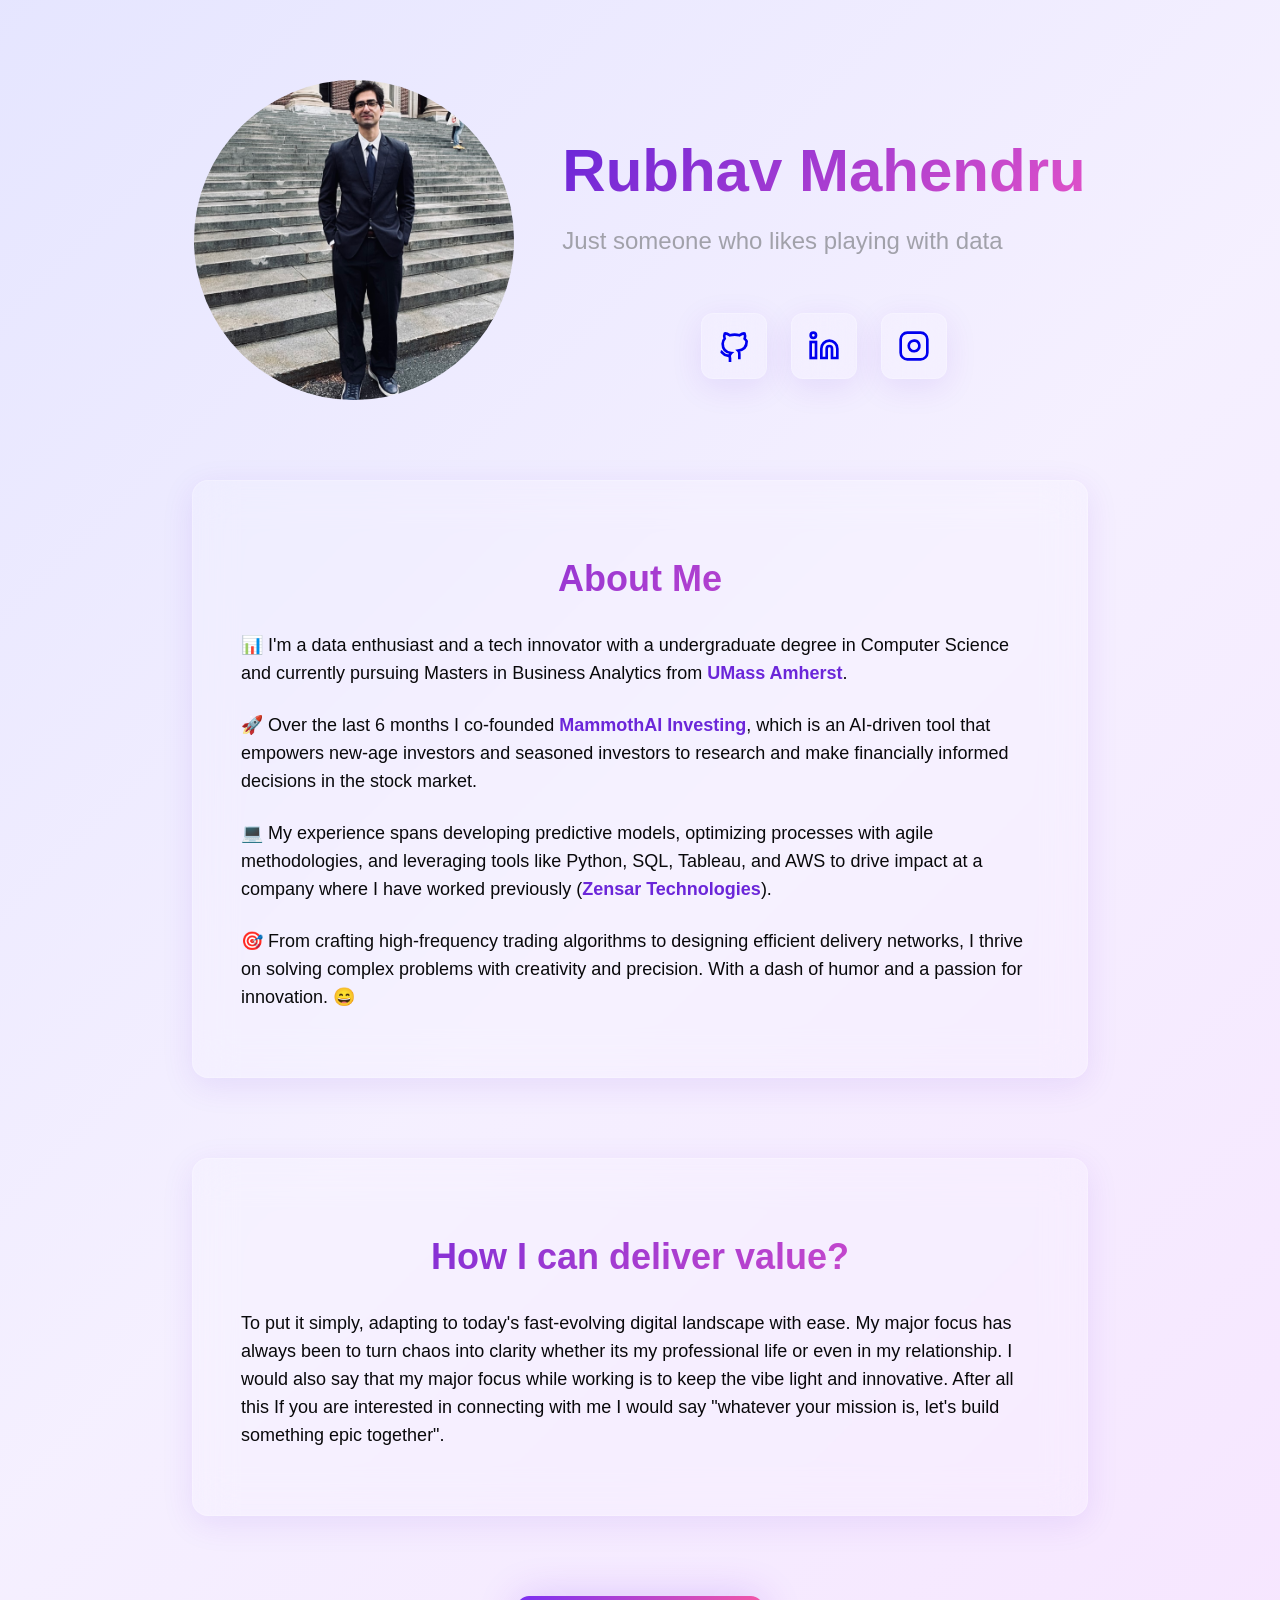
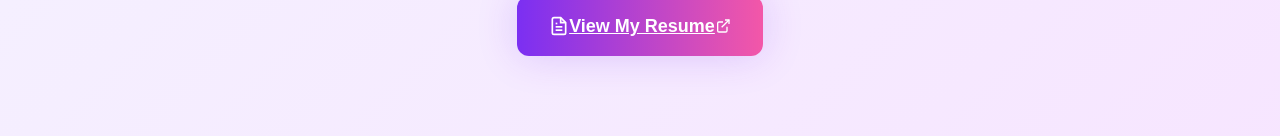
==== index.html @ e9860eb9 "Add files via upload" ====
<!DOCTYPE html>
<html lang="en">
<head>
  <meta charset="UTF-8">
  <meta name="viewport" content="width=device-width, initial-scale=1.0">
  <title>Rubhav Mahendru - Portfolio</title>
  <link rel="stylesheet" href="style.css">
</head>
<body>
  <div class="min-h-screen relative overflow-hidden">
    <!-- Floating Background Elements -->
    <div class="absolute inset-0 overflow-hidden pointer-events-none">
      <div class="absolute top-20 left-20 w-72 h-72 bg-gradient-to-r from-purple-400 to-pink-400 rounded-full opacity-20 blur-3xl floating-animation"></div>
      <div class="absolute bottom-20 right-20 w-96 h-96 bg-gradient-to-r from-blue-400 to-purple-400 rounded-full opacity-20 blur-3xl floating-animation" style="animation-delay: -3s;"></div>
      <div class="absolute top-1/2 left-1/2 transform -translate-x-1/2 -translate-y-1/2 w-64 h-64 bg-gradient-to-r from-cyan-400 to-blue-400 rounded-full opacity-15 blur-3xl floating-animation" style="animation-delay: -1.5s;"></div>
    </div>
    <div class="relative z-10 container mx-auto px-6 py-20">
      <!-- Hero Section -->
      <div class="flex flex-col lg:flex-row items-center justify-center gap-12 mb-20">
        <!-- Profile Image -->
        <div class="relative group">
          <div class="absolute inset-0 rounded-full bg-gradient-to-r from-purple-500 to-pink-500 opacity-75 blur-lg group-hover:opacity-100 transition-opacity duration-300 profile-glow"></div>
          <div class="relative w-80 h-80 rounded-full overflow-hidden">
            <img src="IMG_1664.jpg" alt="Rubhav Mahendru" class="profile-img w-full h-full rounded-full" />
          </div>
        </div>
        <!-- Social Links -->
        <div class="flex flex-col items-center lg:items-start space-y-8">
          <div class="text-center lg:text-left">
            <h1 class="text-6xl font-bold mb-4 gradient-text">Rubhav Mahendru</h1>
            <p class="text-2xl text-muted-foreground mb-6">Just someone who likes playing with data</p>
          </div>
          <div class="flex flex-wrap justify-center lg:justify-start gap-6">
            <a href="https://github.com/RBM02" target="_blank" rel="noopener noreferrer" class="glass-button p-4 hover:text-gray-900 transition-colors duration-300 group">
              <!-- Github SVG -->
              <svg xmlns="http://www.w3.org/2000/svg" width="32" height="32" fill="none" viewBox="0 0 24 24" stroke="currentColor" stroke-width="2"><path d="M9 19c-5 1.5-5-2.5-7-3m14 6v-3.87a3.37 3.37 0 0 0-.94-2.61c3.14-.35 6.44-1.54 6.44-7A5.44 5.44 0 0 0 20 6.5a5.07 5.07 0 0 0-.09-3.86S18.73 2.29 16 4a13.38 13.38 0 0 0-7 0C6.27 2.29 5.09 2.64 5.09 2.64A5.07 5.07 0 0 0 5 6.5a5.44 5.44 0 0 0-1.5 3.78c0 5.42 3.3 6.61 6.44 7A3.37 3.37 0 0 0 9 21.13V24"/></svg>
            </a>
            <a href="https://www.linkedin.com/in/rubhavmahendru" target="_blank" rel="noopener noreferrer" class="glass-button p-4 hover:text-blue-600 transition-colors duration-300 group">
              <!-- Linkedin SVG -->
              <svg xmlns="http://www.w3.org/2000/svg" width="32" height="32" fill="none" viewBox="0 0 24 24" stroke="currentColor" stroke-width="2"><path d="M16 8a6 6 0 0 1 6 6v7h-4v-7a2 2 0 0 0-4 0v7h-4v-7a6 6 0 0 1 6-6z"/><rect width="4" height="12" x="2" y="9"/><circle cx="4" cy="4" r="2"/></svg>
            </a>
            <a href="https://www.instagram.com/rbm0206?igsh=MWl0a2VtMjdkMGN3cg%3D%3D&utm_source=qr" target="_blank" rel="noopener noreferrer" class="glass-button p-4 hover:text-pink-600 transition-colors duration-300 group">
              <!-- Instagram SVG -->
              <svg xmlns="http://www.w3.org/2000/svg" width="32" height="32" fill="none" viewBox="0 0 24 24" stroke="currentColor" stroke-width="2"><rect width="20" height="20" x="2" y="2" rx="5"/><path d="M16 11.37A4 4 0 1 1 12.63 8 4 4 0 0 1 16 11.37z"/><line x1="17.5" x2="17.51" y1="6.5" y2="6.5"/></svg>
            </a>
          </div>
        </div>
      </div>
      <!-- About Section -->
      <div class="max-w-4xl mx-auto mb-20">
        <div class="glass-card p-8 lg:p-12">
          <h2 class="text-4xl font-bold mb-8 text-center gradient-text">About Me</h2>
          <div class="space-y-6 text-lg leading-relaxed">
            <p class="text-center lg:text-left">
              📊 I'm a data enthusiast and a tech innovator with a undergraduate degree in Computer Science and currently pursuing Masters in Business Analytics from <span class="font-semibold text-primary">UMass Amherst</span>.
            </p>
            <p class="text-center lg:text-left">
              🚀 Over the last 6 months I co-founded <span class="font-semibold text-primary">MammothAI Investing</span>, which is an AI-driven tool that empowers new-age investors and seasoned investors to research and make financially informed decisions in the stock market.
            </p>
            <p class="text-center lg:text-left">
              💻 My experience spans developing predictive models, optimizing processes with agile methodologies, and leveraging tools like Python, SQL, Tableau, and AWS to drive impact at a company where I have worked previously (<span class="font-semibold text-primary">Zensar Technologies</span>).
            </p>
            <p class="text-center lg:text-left">
              🎯 From crafting high-frequency trading algorithms to designing efficient delivery networks, I thrive on solving complex problems with creativity and precision. With a dash of humor and a passion for innovation. 😄
            </p>
          </div>
        </div>
      </div>
      <!-- How I can deliver value Section -->
      <div class="max-w-4xl mx-auto mb-20">
        <div class="glass-card p-8 lg:p-12">
          <h2 class="text-4xl font-bold mb-8 text-center gradient-text">How I can deliver value?</h2>
          <div class="text-lg leading-relaxed text-center lg:text-left">
            <p>
              To put it simply, adapting to today's fast-evolving digital landscape with ease. My major focus has always been to turn chaos into clarity whether its my professional life or even in my relationship. I would also say that my major focus while working is to keep the vibe light and innovative. After all this If you are interested in connecting with me I would say "whatever your mission is, let's build something epic together".
            </p>
          </div>
        </div>
      </div>
      <!-- Resume Button -->
      <div class="text-center">
        <a href="https://drive.google.com/file/d/1DZrGQhQx4OMz8SQt-Kv54nLVqFzEIlqZ/view?usp=sharing" target="_blank" class="glass-button resume px-8 py-4 text-lg font-semibold group bg-gradient-to-r from-purple-500 to-pink-500 text-white border-0 hover:from-purple-600 hover:to-pink-600 inline-flex items-center justify-center">
          <!-- FileText SVG -->
          <svg xmlns="http://www.w3.org/2000/svg" width="20" height="20" fill="none" viewBox="0 0 24 24" stroke="currentColor" stroke-width="2" class="mr-2 group-hover:rotate-12 transition-transform duration-300"><path d="M14 2H6a2 2 0 0 0-2 2v16a2 2 0 0 0 2 2h12a2 2 0 0 0 2-2V8z"/><polyline points="14 2 14 8 20 8"/><line x1="16" x2="8" y1="13" y2="13"/><line x1="16" x2="8" y1="17" y2="17"/><line x1="10" x2="8" y1="9" y2="9"/></svg>
          View My Resume
          <!-- ExternalLink SVG -->
          <svg xmlns="http://www.w3.org/2000/svg" width="16" height="16" fill="none" viewBox="0 0 24 24" stroke="currentColor" stroke-width="2" class="ml-2 group-hover:translate-x-1 transition-transform duration-300"><path d="M18 13v6a2 2 0 0 1-2 2H6a2 2 0 0 1-2-2V8a2 2 0 0 1 2-2h6"/><polyline points="15 3 21 3 21 9"/><line x1="10" x2="21" y1="14" y2="3"/></svg>
        </a>
      </div>
    </div>
  </div>
</body>
</html>
---- style.css ----
/* Reset and base styles */
html, body {
  margin: 0;
  padding: 0;
  font-family: 'Inter', Arial, sans-serif;
  min-height: 100vh;
  background: linear-gradient(135deg, hsl(240, 100%, 95%) 0%, hsl(260, 100%, 97%) 50%, hsl(280, 100%, 95%) 100%);
  color: hsl(240, 10%, 3.9%);
}

.container {
  max-width: 1280px;
  margin: 0 auto;
  padding: 2rem;
}

.min-h-screen {
  min-height: 100vh;
}

.relative { position: relative; }
.absolute { position: absolute; }
.overflow-hidden { overflow: hidden; }
.pointer-events-none { pointer-events: none; }
.z-10 { z-index: 10; }

.flex { display: flex; }
.flex-col { flex-direction: column; }
.lg\:flex-row { flex-direction: row; }
.items-center { align-items: center; }
.justify-center { justify-content: center; }
.gap-12 { gap: 3rem; }
.mb-20 { margin-bottom: 5rem; }

.group:hover .group-hover\:scale-110 { transform: scale(1.10); }
.group:hover .group-hover\:scale-125 { transform: scale(1.25); }
.group:hover .group-hover\:rotate-12 { transform: rotate(12deg); }
.group:hover .group-hover\:translate-x-1 { transform: translateX(0.25rem); }

.w-80 { width: 20rem; }
.h-80 { height: 20rem; }
.rounded-full { border-radius: 9999px; }
.overflow-hidden { overflow: hidden; }
.border-4 { border-width: 4px; }
.border-white\/20 { border-color: rgba(255,255,255,0.2); }

.p-4 { padding: 1rem; }
.p-8 { padding: 2rem; }
.lg\:p-12 { padding: 3rem; }
.px-6 { padding-left: 1.5rem; padding-right: 1.5rem; }
.py-20 { padding-top: 5rem; padding-bottom: 5rem; }
.px-8 { padding-left: 2rem; padding-right: 2rem; }
.py-4 { padding-top: 1rem; padding-bottom: 1rem; }

.text-center { text-align: center; }
.text-left { text-align: left; }
.lg\:text-left { text-align: left; }
.text-6xl { font-size: 3.75rem; line-height: 1; }
.text-4xl { font-size: 2.25rem; line-height: 2.5rem; }
.text-2xl { font-size: 1.5rem; line-height: 2rem; }
.text-lg { font-size: 1.125rem; line-height: 1.75rem; }
.font-bold { font-weight: 700; }
.font-semibold { font-weight: 600; }
.mb-4 { margin-bottom: 1rem; }
.mb-6 { margin-bottom: 1.5rem; }
.mb-8 { margin-bottom: 2rem; }
.mb-20 { margin-bottom: 5rem; }

.max-w-4xl { max-width: 56rem; }
.mx-auto { margin-left: auto; margin-right: auto; }
.space-y-6 > * + * { margin-top: 1.5rem; }
.space-y-8 > * + * { margin-top: 2rem; }
.gap-6 { gap: 1.5rem; }
.flex-wrap { flex-wrap: wrap; }
.lg\:justify-start { justify-content: flex-start; }

.text-muted-foreground { color: hsl(240, 5%, 64.9%); }
.text-primary { color: hsl(263, 70%, 50%); }
.text-white { color: #fff; }

.bg-gradient-to-r {
  background-image: linear-gradient(to right, var(--tw-gradient-stops));
}
.from-purple-400 { --tw-gradient-from: hsl(263, 70%, 50%); }
.to-pink-400 { --tw-gradient-to: hsl(310, 70%, 60%); }
.from-blue-400 { --tw-gradient-from: hsl(200, 100%, 70%); }
.to-purple-400 { --tw-gradient-to: hsl(270, 40%, 40%); }
.from-cyan-400 { --tw-gradient-from: hsl(200, 100%, 70%); }
.to-blue-400 { --tw-gradient-to: hsl(240, 100%, 70%); }
.from-purple-500 { --tw-gradient-from: hsl(263, 70%, 50%); }
.to-pink-500 { --tw-gradient-to: hsl(310, 70%, 60%); }
.hover\:from-purple-600:hover { --tw-gradient-from: hsl(263, 70%, 60%); }
.hover\:to-pink-600:hover { --tw-gradient-to: hsl(310, 70%, 70%); }

.bg-gradient-to-r {
  background-image: linear-gradient(to right, var(--tw-gradient-from), var(--tw-gradient-to));
}

.opacity-20 { opacity: 0.2; }
.opacity-15 { opacity: 0.15; }
.opacity-75 { opacity: 0.75; }

.blur-3xl { filter: blur(64px); }
.blur-lg { filter: blur(16px); }

.transition-colors { transition-property: color, background-color, border-color, text-decoration-color, fill, stroke; transition-duration: 300ms; }
.transition-opacity { transition-property: opacity; transition-duration: 300ms; }
.transition-transform { transition-property: transform; transition-duration: 300ms; }
.duration-300 { transition-duration: 300ms; }

.group:hover .group-hover\:opacity-100 { opacity: 1; }

.glass-card {
  background: hsla(0, 0%, 100%, 0.15);
  backdrop-filter: blur(20px);
  -webkit-backdrop-filter: blur(20px);
  border: 1px solid hsla(255, 255%, 255%, 0.2);
  box-shadow: 0 8px 32px hsla(263, 70%, 50%, 0.1);
  border-radius: 1rem;
}

.glass-button {
  background: hsla(0, 0%, 100%, 0.15);
  backdrop-filter: blur(20px);
  -webkit-backdrop-filter: blur(20px);
  border: 1px solid hsla(255, 255%, 255%, 0.2);
  box-shadow: 0 8px 32px hsla(263, 70%, 50%, 0.1);
  border-radius: 0.75rem;
  transition: all 0.3s;
  cursor: pointer;
  display: inline-flex;
  align-items: center;
  justify-content: center;
}
.glass-button:hover {
  background: hsla(255, 255%, 255%, 0.25);
  box-shadow: 0 0 40px hsla(263, 70%, 50%, 0.3);
  transform: translateY(-2px);
}
.glass-button.resume {
  background: linear-gradient(90deg, #7b2ff2 0%, #f357a8 100%);
  color: #fff;
  border: none;
  box-shadow: 0 0 40px rgba(123,47,242,0.2);
}
.glass-button.resume:hover {
  background: linear-gradient(90deg, #5f1bbd 0%, #c92a7f 100%);
}

.gradient-text {
  background: linear-gradient(135deg, hsl(263, 70%, 50%) 0%, hsl(310, 70%, 60%) 100%);
  -webkit-background-clip: text;
  -webkit-text-fill-color: transparent;
  background-clip: text;
}

.floating-animation {
  animation: float 6s ease-in-out infinite;
}
@keyframes float {
  0%, 100% { transform: translateY(0px); }
  50% { transform: translateY(-20px); }
}

.profile-glow {
  box-shadow: 0 0 60px hsla(263, 70%, 50%, 0.4);
}

.profile-img {
  object-fit: cover;
  object-position: center 65%;
  width: 90%;
  height: 100%;
  transition: transform 0.5s;
  transform: scale(1.70);
}
.profile-img:hover {
  transform: scale(1.1);
}

/* Responsive adjustments */
@media (max-width: 1024px) {
  .lg\:flex-row { flex-direction: column; }
  .lg\:items-start { align-items: center; }
  .lg\:justify-start { justify-content: center; }
  .lg\:p-12 { padding: 2rem; }
  .lg\:text-left { text-align: center; }
}

@media (max-width: 768px) {
  .container { padding: 1rem; }
  .w-80, .h-80 { width: 12rem; height: 12rem; }
  .text-6xl { font-size: 2.25rem; }
  .text-4xl { font-size: 1.5rem; }
  .text-2xl { font-size: 1.125rem; }
}
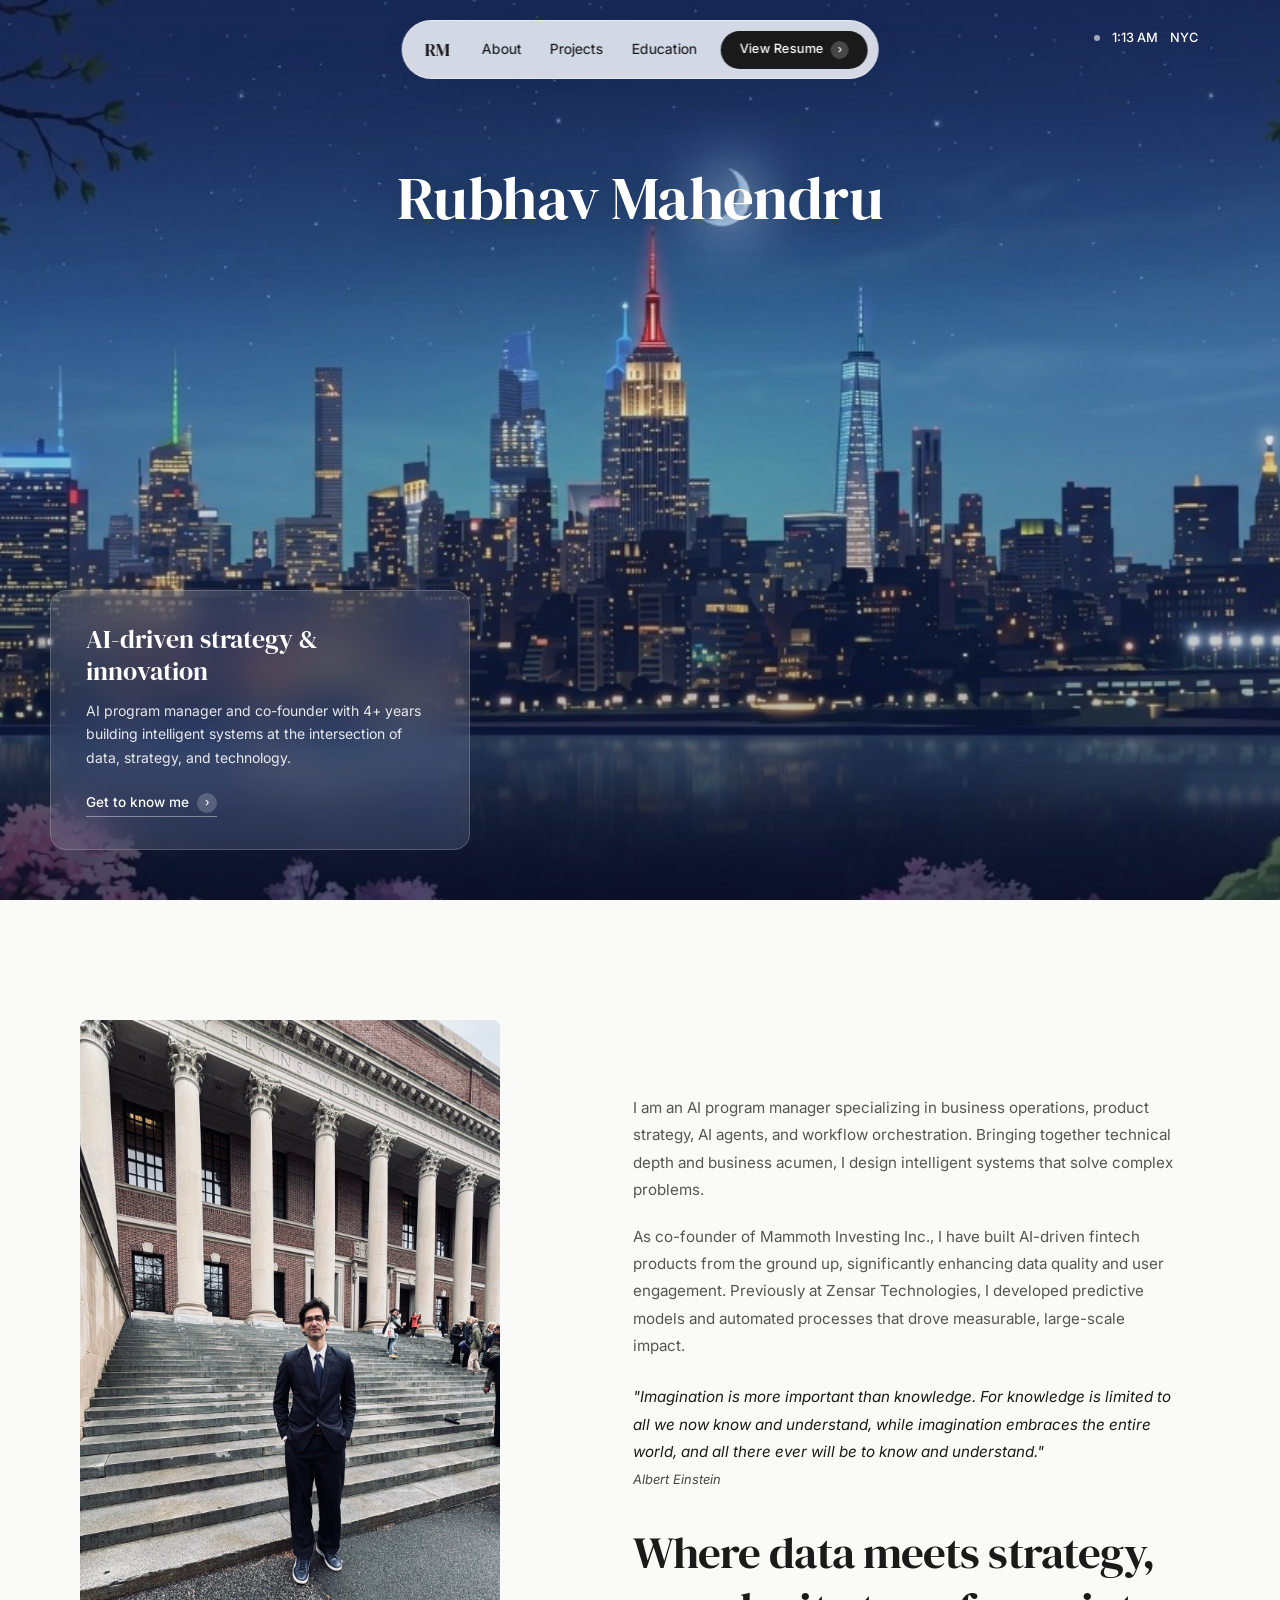
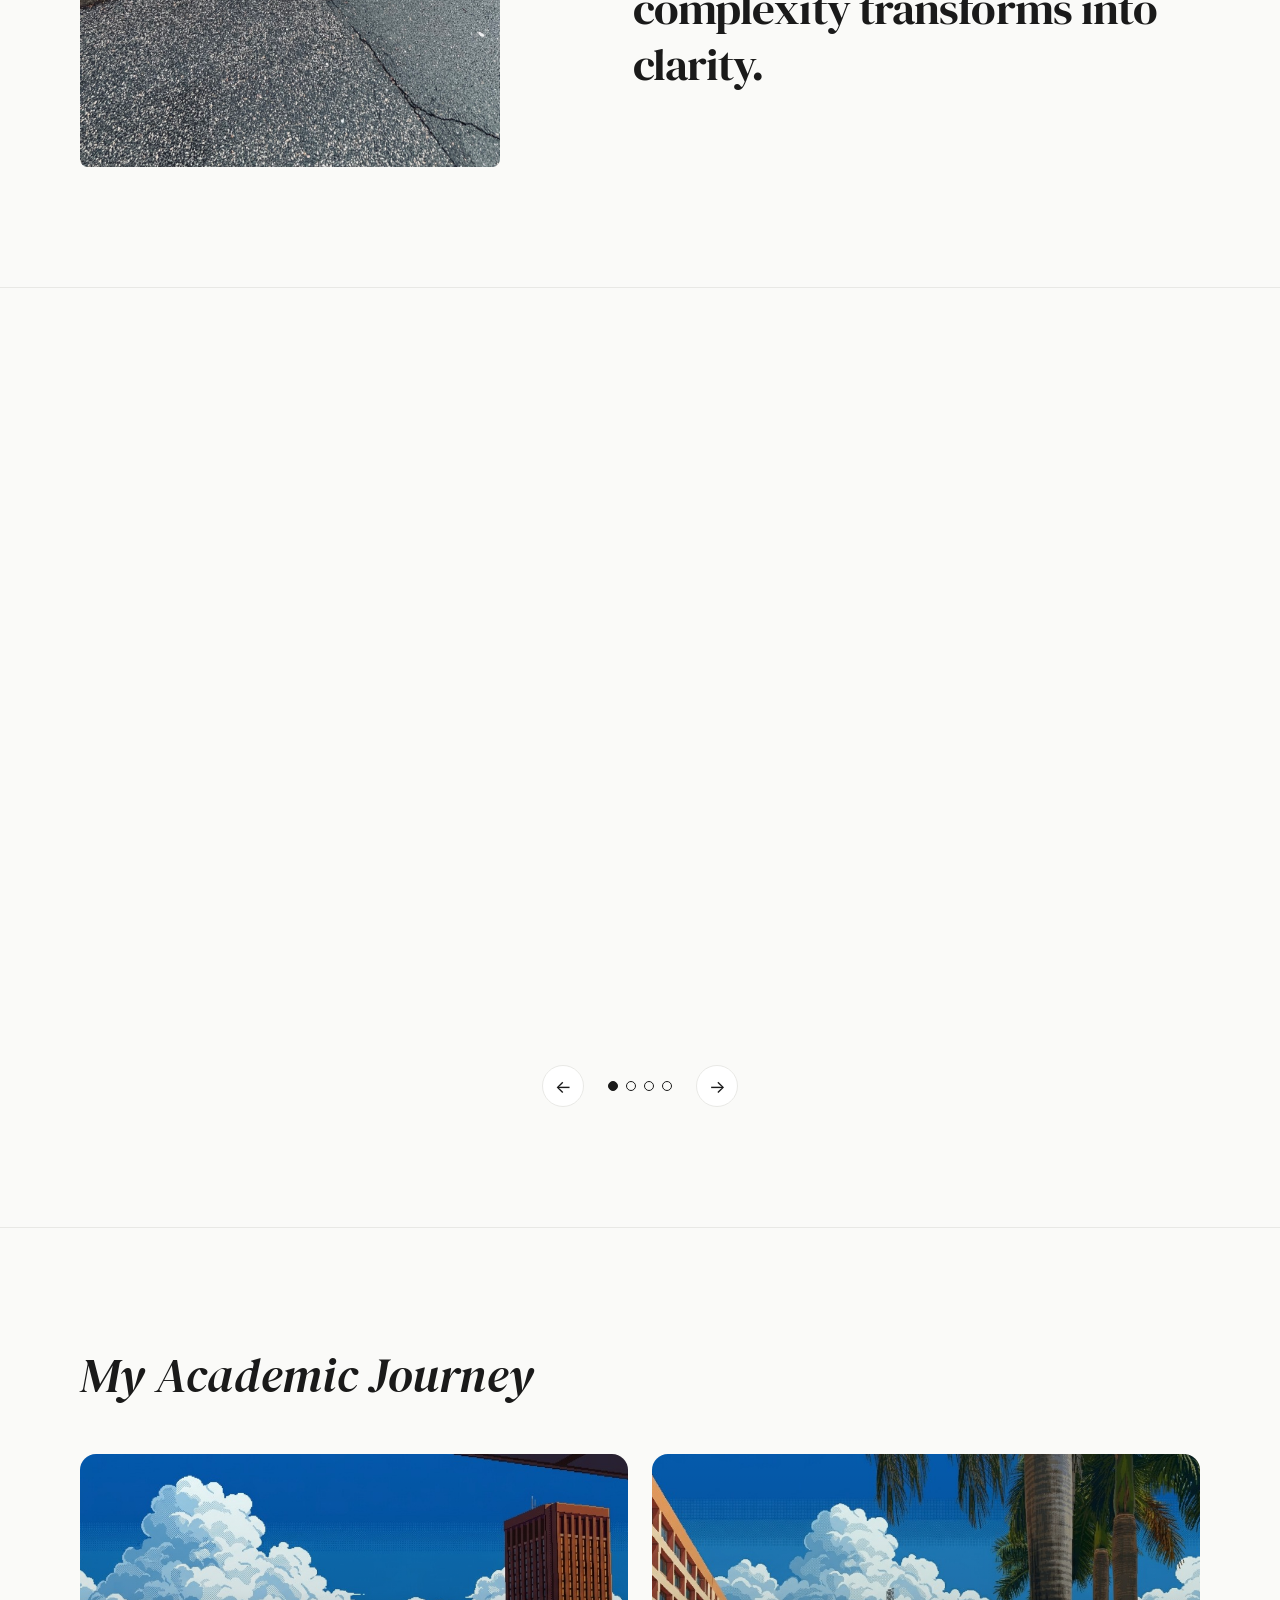
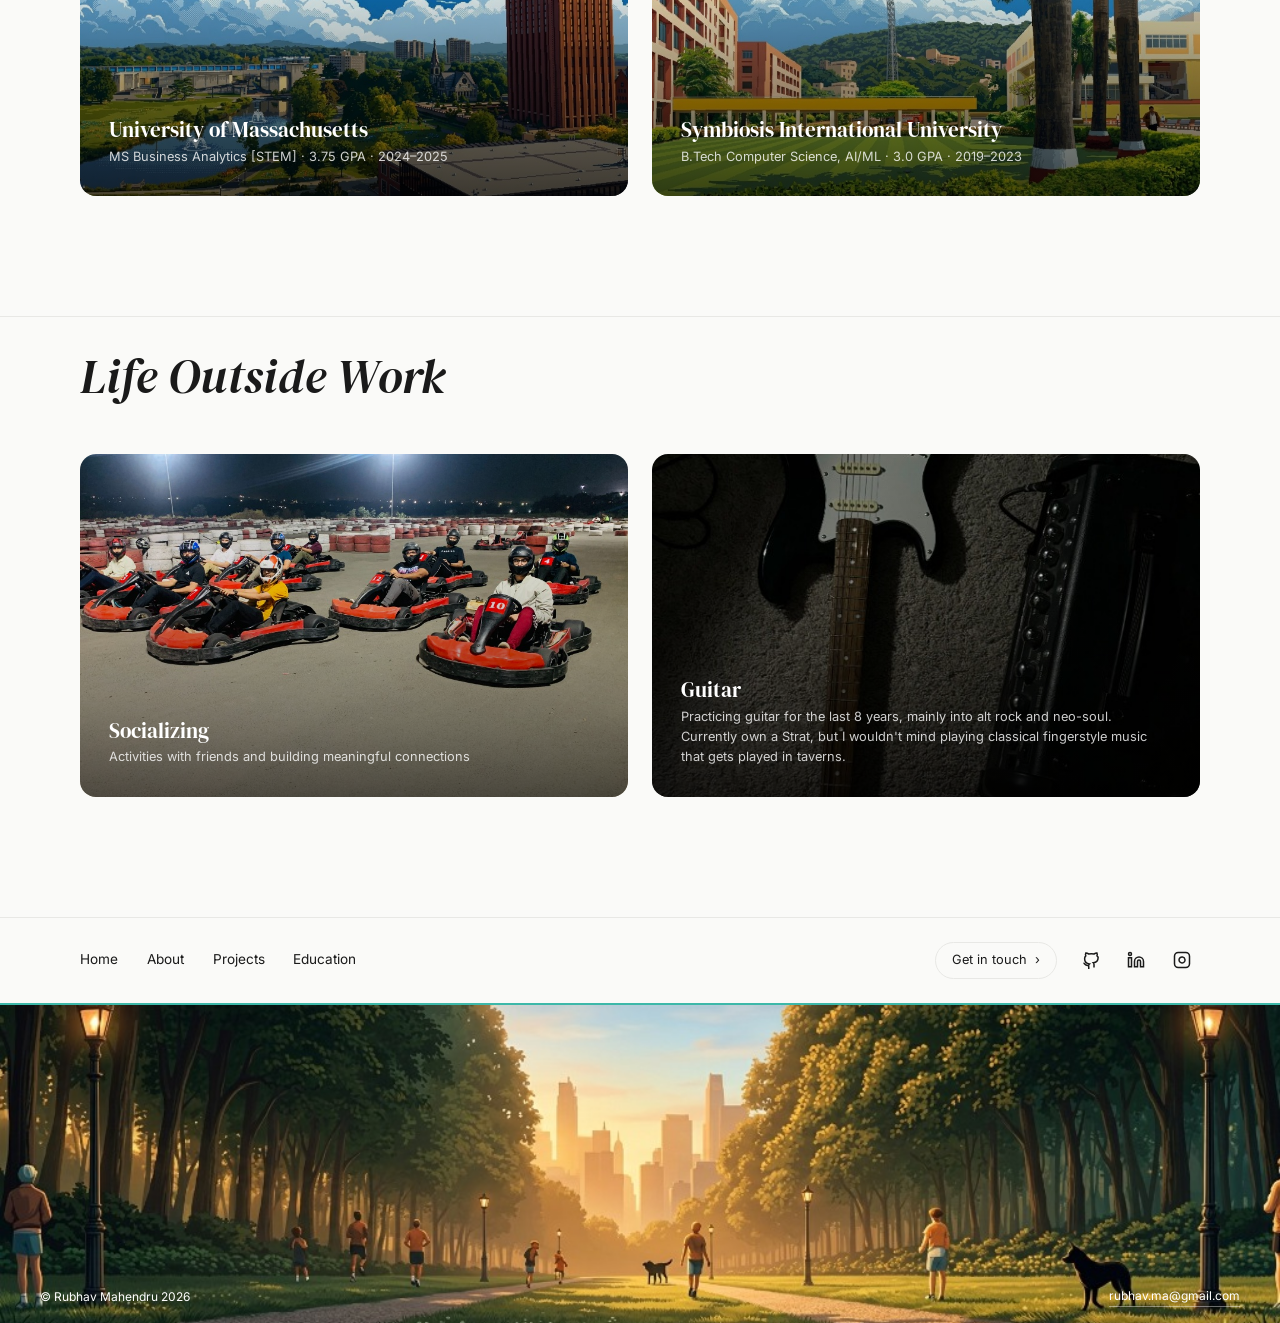
==== commit 8b7239d4: "New website overlook Added new design style, new images, and sections" ====
--- a/index.html
+++ b/index.html
@@ -1,93 +1,308 @@
-<!DOCTYPE html>
-<html lang="en">
-<head>
-  <meta charset="UTF-8">
-  <meta name="viewport" content="width=device-width, initial-scale=1.0">
-  <title>Rubhav Mahendru - Portfolio</title>
-  <link rel="stylesheet" href="style.css">
-</head>
-<body>
-  <div class="min-h-screen relative overflow-hidden">
-    <!-- Floating Background Elements -->
-    <div class="absolute inset-0 overflow-hidden pointer-events-none">
-      <div class="absolute top-20 left-20 w-72 h-72 bg-gradient-to-r from-purple-400 to-pink-400 rounded-full opacity-20 blur-3xl floating-animation"></div>
-      <div class="absolute bottom-20 right-20 w-96 h-96 bg-gradient-to-r from-blue-400 to-purple-400 rounded-full opacity-20 blur-3xl floating-animation" style="animation-delay: -3s;"></div>
-      <div class="absolute top-1/2 left-1/2 transform -translate-x-1/2 -translate-y-1/2 w-64 h-64 bg-gradient-to-r from-cyan-400 to-blue-400 rounded-full opacity-15 blur-3xl floating-animation" style="animation-delay: -1.5s;"></div>
-    </div>
-    <div class="relative z-10 container mx-auto px-6 py-20">
-      <!-- Hero Section -->
-      <div class="flex flex-col lg:flex-row items-center justify-center gap-12 mb-20">
-        <!-- Profile Image -->
-        <div class="relative group">
-          <div class="absolute inset-0 rounded-full bg-gradient-to-r from-purple-500 to-pink-500 opacity-75 blur-lg group-hover:opacity-100 transition-opacity duration-300 profile-glow"></div>
-          <div class="relative w-80 h-80 rounded-full overflow-hidden">
-            <img src="IMG_1664.jpg" alt="Rubhav Mahendru" class="profile-img w-full h-full rounded-full" />
-          </div>
-        </div>
-        <!-- Social Links -->
-        <div class="flex flex-col items-center lg:items-start space-y-8">
-          <div class="text-center lg:text-left">
-            <h1 class="text-6xl font-bold mb-4 gradient-text">Rubhav Mahendru</h1>
-            <p class="text-2xl text-muted-foreground mb-6">Just someone who likes playing with data</p>
-          </div>
-          <div class="flex flex-wrap justify-center lg:justify-start gap-6">
-            <a href="https://github.com/RBM02" target="_blank" rel="noopener noreferrer" class="glass-button p-4 hover:text-gray-900 transition-colors duration-300 group">
-              <!-- Github SVG -->
-              <svg xmlns="http://www.w3.org/2000/svg" width="32" height="32" fill="none" viewBox="0 0 24 24" stroke="currentColor" stroke-width="2"><path d="M9 19c-5 1.5-5-2.5-7-3m14 6v-3.87a3.37 3.37 0 0 0-.94-2.61c3.14-.35 6.44-1.54 6.44-7A5.44 5.44 0 0 0 20 6.5a5.07 5.07 0 0 0-.09-3.86S18.73 2.29 16 4a13.38 13.38 0 0 0-7 0C6.27 2.29 5.09 2.64 5.09 2.64A5.07 5.07 0 0 0 5 6.5a5.44 5.44 0 0 0-1.5 3.78c0 5.42 3.3 6.61 6.44 7A3.37 3.37 0 0 0 9 21.13V24"/></svg>
-            </a>
-            <a href="https://www.linkedin.com/in/rubhavmahendru" target="_blank" rel="noopener noreferrer" class="glass-button p-4 hover:text-blue-600 transition-colors duration-300 group">
-              <!-- Linkedin SVG -->
-              <svg xmlns="http://www.w3.org/2000/svg" width="32" height="32" fill="none" viewBox="0 0 24 24" stroke="currentColor" stroke-width="2"><path d="M16 8a6 6 0 0 1 6 6v7h-4v-7a2 2 0 0 0-4 0v7h-4v-7a6 6 0 0 1 6-6z"/><rect width="4" height="12" x="2" y="9"/><circle cx="4" cy="4" r="2"/></svg>
-            </a>
-            <a href="https://www.instagram.com/rbm0206?igsh=MWl0a2VtMjdkMGN3cg%3D%3D&utm_source=qr" target="_blank" rel="noopener noreferrer" class="glass-button p-4 hover:text-pink-600 transition-colors duration-300 group">
-              <!-- Instagram SVG -->
-              <svg xmlns="http://www.w3.org/2000/svg" width="32" height="32" fill="none" viewBox="0 0 24 24" stroke="currentColor" stroke-width="2"><rect width="20" height="20" x="2" y="2" rx="5"/><path d="M16 11.37A4 4 0 1 1 12.63 8 4 4 0 0 1 16 11.37z"/><line x1="17.5" x2="17.51" y1="6.5" y2="6.5"/></svg>
-            </a>
-          </div>
-        </div>
-      </div>
-      <!-- About Section -->
-      <div class="max-w-4xl mx-auto mb-20">
-        <div class="glass-card p-8 lg:p-12">
-          <h2 class="text-4xl font-bold mb-8 text-center gradient-text">About Me</h2>
-          <div class="space-y-6 text-lg leading-relaxed">
-            <p class="text-center lg:text-left">
-              📊 I'm a data enthusiast and a tech innovator with a undergraduate degree in Computer Science and currently pursuing Masters in Business Analytics from <span class="font-semibold text-primary">UMass Amherst</span>.
-            </p>
-            <p class="text-center lg:text-left">
-              🚀 Over the last 6 months I co-founded <span class="font-semibold text-primary">MammothAI Investing</span>, which is an AI-driven tool that empowers new-age investors and seasoned investors to research and make financially informed decisions in the stock market.
-            </p>
-            <p class="text-center lg:text-left">
-              💻 My experience spans developing predictive models, optimizing processes with agile methodologies, and leveraging tools like Python, SQL, Tableau, and AWS to drive impact at a company where I have worked previously (<span class="font-semibold text-primary">Zensar Technologies</span>).
-            </p>
-            <p class="text-center lg:text-left">
-              🎯 From crafting high-frequency trading algorithms to designing efficient delivery networks, I thrive on solving complex problems with creativity and precision. With a dash of humor and a passion for innovation. 😄
-            </p>
-          </div>
-        </div>
-      </div>
-      <!-- How I can deliver value Section -->
-      <div class="max-w-4xl mx-auto mb-20">
-        <div class="glass-card p-8 lg:p-12">
-          <h2 class="text-4xl font-bold mb-8 text-center gradient-text">How I can deliver value?</h2>
-          <div class="text-lg leading-relaxed text-center lg:text-left">
-            <p>
-              To put it simply, adapting to today's fast-evolving digital landscape with ease. My major focus has always been to turn chaos into clarity whether its my professional life or even in my relationship. I would also say that my major focus while working is to keep the vibe light and innovative. After all this If you are interested in connecting with me I would say "whatever your mission is, let's build something epic together".
-            </p>
-          </div>
-        </div>
-      </div>
-      <!-- Resume Button -->
-      <div class="text-center">
-        <a href="https://drive.google.com/file/d/1DZrGQhQx4OMz8SQt-Kv54nLVqFzEIlqZ/view?usp=sharing" target="_blank" class="glass-button resume px-8 py-4 text-lg font-semibold group bg-gradient-to-r from-purple-500 to-pink-500 text-white border-0 hover:from-purple-600 hover:to-pink-600 inline-flex items-center justify-center">
-          <!-- FileText SVG -->
-          <svg xmlns="http://www.w3.org/2000/svg" width="20" height="20" fill="none" viewBox="0 0 24 24" stroke="currentColor" stroke-width="2" class="mr-2 group-hover:rotate-12 transition-transform duration-300"><path d="M14 2H6a2 2 0 0 0-2 2v16a2 2 0 0 0 2 2h12a2 2 0 0 0 2-2V8z"/><polyline points="14 2 14 8 20 8"/><line x1="16" x2="8" y1="13" y2="13"/><line x1="16" x2="8" y1="17" y2="17"/><line x1="10" x2="8" y1="9" y2="9"/></svg>
-          View My Resume
-          <!-- ExternalLink SVG -->
-          <svg xmlns="http://www.w3.org/2000/svg" width="16" height="16" fill="none" viewBox="0 0 24 24" stroke="currentColor" stroke-width="2" class="ml-2 group-hover:translate-x-1 transition-transform duration-300"><path d="M18 13v6a2 2 0 0 1-2 2H6a2 2 0 0 1-2-2V8a2 2 0 0 1 2-2h6"/><polyline points="15 3 21 3 21 9"/><line x1="10" x2="21" y1="14" y2="3"/></svg>
-        </a>
-      </div>
-    </div>
-  </div>
-</body>
-</html> +<!DOCTYPE html>
+<html lang="en">
+<head>
+  <meta charset="UTF-8">
+  <meta name="viewport" content="width=device-width, initial-scale=1.0">
+  <title>Rubhav Mahendru — AI Strategist & Co-Founder</title>
+  <meta name="description" content="Rubhav Mahendru — AI program manager, co-founder of Mammoth Investing Inc, and business analytics professional. Bridging strategy, data, and intelligent systems.">
+  <link rel="preconnect" href="https://fonts.googleapis.com">
+  <link rel="preconnect" href="https://fonts.gstatic.com" crossorigin>
+  <link href="https://fonts.googleapis.com/css2?family=DM+Serif+Display:ital@0;1&family=Inter:opsz,wght@14..32,300;14..32,400;14..32,500;14..32,600&display=swap" rel="stylesheet">
+  <link rel="stylesheet" href="style.css">
+</head>
+<body>
+
+  <!-- ═══ NAVBAR ═══ -->
+  <nav class="navbar" id="navbar">
+    <a href="#" class="nav-logo">RM</a>
+    <div class="nav-links" id="nav-links">
+      <a href="#about" class="nav-link">About</a>
+      <a href="#projects" class="nav-link">Projects</a>
+      <a href="#education" class="nav-link">Education</a>
+    </div>
+    <a href="Resume_RubhavMahendru_4yrsexp.pdf" target="_blank" class="nav-cta">
+      View Resume <span class="arrow">›</span>
+    </a>
+    <div class="nav-hamburger" id="nav-hamburger">
+      <span></span><span></span><span></span>
+    </div>
+  </nav>
+
+  <!-- ═══ HERO ═══ -->
+  <section class="hero" id="hero">
+    <div class="hero-bg">
+      <img src="hero-bg.jpg" alt="Hero background">
+    </div>
+    <div class="hero-overlay"></div>
+
+    <div class="hero-content">
+      <h1 class="hero-title">Rubhav Mahendru</h1>
+    </div>
+
+    <div class="hero-card">
+      <h2>AI-driven strategy &amp; innovation</h2>
+      <p>AI program manager and co-founder with 4+ years building intelligent systems at the intersection of data, strategy, and technology.</p>
+      <a href="#about" class="hero-cta">Get to know me <span class="cta-arrow">›</span></a>
+    </div>
+
+    <div class="hero-badge">
+      <span class="dot"></span>
+      <span id="hero-time">—</span>
+      <span>NYC</span>
+    </div>
+  </section>
+
+  <!-- ═══ ABOUT ═══ -->
+  <section class="about" id="about">
+    <div class="container">
+      <div class="about-container">
+        <div class="about-image reveal">
+          <!-- Uses existing profile photo -->
+          <img src="IMG_1664.jpg" alt="Rubhav Mahendru">
+        </div>
+        <div class="about-text">
+          <p class="reveal">I am an AI program manager specializing in business operations, product strategy, AI agents, and workflow orchestration. Bringing together technical depth and business acumen, I design intelligent systems that solve complex problems.</p>
+          <p class="reveal reveal-delay-1">As co-founder of Mammoth Investing Inc., I have built AI-driven fintech products from the ground up, significantly enhancing data quality and user engagement. Previously at Zensar Technologies, I developed predictive models and automated processes that drove measurable, large-scale impact.</p>
+          <p class="reveal reveal-delay-2" style="margin-top: 1.5rem; font-style: italic; color: var(--color-text);">"Imagination is more important than knowledge. For knowledge is limited to all we now know and understand, while imagination embraces the entire world, and all there ever will be to know and understand."<br><span style="font-size: 0.85em; opacity: 0.8;">Albert Einstein</span></p>
+          <h2 class="about-statement reveal reveal-delay-3">Where data meets strategy, complexity transforms into clarity.</h2>
+        </div>
+      </div>
+    </div>
+  </section>
+
+  <!-- ═══ PROJECTS ═══ -->
+  <section class="projects" id="projects">
+    <div class="container">
+      <div class="projects-header reveal">
+        <h2>Featured Projects</h2>
+        <p>A selection of work across AI, fintech, and optimization</p>
+      </div>
+
+      <div class="carousel reveal reveal-delay-1">
+        <div class="carousel-track" id="carousel-track">
+
+          <!-- Slide 1: Mammoth Investing -->
+          <div class="carousel-slide">
+            <div class="slide-content">
+              <span class="slide-tag">Co-Founded · FinTech</span>
+              <h3 class="slide-title">Mammoth Investing Inc</h3>
+              <span class="slide-period">December 2024 — August 2026</span>
+              <button type="button" class="slide-rating-badge" id="mammoth-rating-trigger" title="Click to view App Store review">
+                <span class="stars">★★★★★</span>
+                <span class="rating-val">5.0</span>
+                <span class="rating-count">(15 App Store Ratings)</span>
+                <span class="badge-hint">View Review ›</span>
+              </button>
+              <p class="slide-description">Co-founded a B2C FinTech startup leveraging AI agents, generative AI, and data analytics for risk monitoring and financial research. Improved data quality by 75% and enabled informed investment decisions in under 10 seconds.</p>
+              <div class="slide-tech">
+                <span class="tech-tag">Python</span>
+                <span class="tech-tag">AI / ML</span>
+                <span class="tech-tag">Salesforce CRM</span>
+                <span class="tech-tag">RPA</span>
+                <span class="tech-tag">GDPR</span>
+              </div>
+            </div>
+            <div class="slide-visual visual-toggle-container">
+              <div class="visual-toggle-bar">
+                <button type="button" class="visual-toggle-btn active" data-view="overview" aria-label="Show App Overview">
+                  <svg width="12" height="12" viewBox="0 0 24 24" fill="none" stroke="currentColor" stroke-width="2" stroke-linecap="round" stroke-linejoin="round"><rect x="3" y="3" width="18" height="18" rx="2"/><path d="M3 9h18"/><path d="M9 21V9"/></svg>
+                  <span>App Overview</span>
+                </button>
+                <button type="button" class="visual-toggle-btn" data-view="review" aria-label="Show 5-star review">
+                  <span class="toggle-star">★</span>
+                  <span>5.0 Review</span>
+                </button>
+              </div>
+              <div class="visual-view-wrapper">
+                <div class="visual-view-pane active" data-pane="overview">
+                  <img src="project-1-mammoth.png" alt="Mammoth Investing App Store Overview">
+                </div>
+                <div class="visual-view-pane" data-pane="review">
+                  <img src="mammoth-review.png" alt="Mammoth Investing 5.0 Star App Store Review">
+                </div>
+              </div>
+            </div>
+          </div>
+
+          <!-- Slide 2: AI Agent -->
+          <div class="carousel-slide">
+            <div class="slide-content">
+              <span class="slide-tag">AI Engineering</span>
+              <h3 class="slide-title">Requirements-to-Test-Plan AI Agent</h3>
+              <span class="slide-period">April 2026 — June 2026</span>
+              <p class="slide-description">Built a multi-stage LLM agent generating Jira test cases from transcripts and documentation with 94% traceability. Implemented automated requirements conflict detection achieving 91% precision and 88% recall on seeded benchmarks.</p>
+              <div class="slide-tech">
+                <span class="tech-tag">Claude</span>
+                <span class="tech-tag">Python</span>
+                <span class="tech-tag">JSON</span>
+                <span class="tech-tag">LLM Eval</span>
+              </div>
+            </div>
+            <div class="slide-visual">
+              <img src="project-2-req.jpg" alt="Requirements AI Agent">
+            </div>
+          </div>
+
+          <!-- Slide 3: Trading Algorithm -->
+          <div class="carousel-slide">
+            <div class="slide-content">
+              <span class="slide-tag">Quantitative Finance</span>
+              <h3 class="slide-title">Hybrid Trading Algorithm</h3>
+              <span class="slide-period">November 2025 — March 2026</span>
+              <p class="slide-description">Developed a high-frequency trading algorithm achieving gains exceeding 0.75% daily. Integrated PLSTM with TAL and CNN for optimal stock entry and exit points, improving prediction accuracy by 12% through refined back-testing over 6 months.</p>
+              <div class="slide-tech">
+                <span class="tech-tag">Python</span>
+                <span class="tech-tag">PLSTM</span>
+                <span class="tech-tag">CNN</span>
+                <span class="tech-tag">Financial Modeling</span>
+              </div>
+            </div>
+            <div class="slide-visual">
+              <img src="project-3-hft.jpg" alt="Hybrid Trading Algorithm">
+            </div>
+          </div>
+
+          <!-- Slide 4: Supply Chain -->
+          <div class="carousel-slide">
+            <div class="slide-content">
+              <span class="slide-tag">Supply Chain Optimization</span>
+              <h3 class="slide-title">Amazon Prime Air Hub Detection</h3>
+              <span class="slide-period">September 2025 — December 2025</span>
+              <p class="slide-description">Designed a 90-hub delivery network utilizing GIS to optimize delivery time and population coverage. Performed hypothesis testing on hub location strategies to validate optimization models and ensure data-driven decision-making.</p>
+              <div class="slide-tech">
+                <span class="tech-tag">GIS</span>
+                <span class="tech-tag">Optimization</span>
+                <span class="tech-tag">Data Analytics</span>
+                <span class="tech-tag">Python</span>
+              </div>
+            </div>
+            <div class="slide-visual">
+              <img src="project-4-prime.jpg" alt="Amazon Prime Air Hub Detection">
+            </div>
+          </div>
+
+        </div>
+      </div>
+
+      <div class="carousel-nav reveal reveal-delay-2">
+        <button class="carousel-arrow" id="carousel-prev" aria-label="Previous project">←</button>
+        <div class="carousel-dots">
+          <button class="carousel-dot active" aria-label="Slide 1"></button>
+          <button class="carousel-dot" aria-label="Slide 2"></button>
+          <button class="carousel-dot" aria-label="Slide 3"></button>
+          <button class="carousel-dot" aria-label="Slide 4"></button>
+        </div>
+        <button class="carousel-arrow" id="carousel-next" aria-label="Next project">→</button>
+      </div>
+    </div>
+  </section>
+
+  <!-- ═══ EDUCATION ═══ -->
+  <section class="education" id="education">
+    <div class="container">
+      <div class="education-header reveal">
+        <h2>My Academic Journey</h2>
+      </div>
+
+      <div class="education-grid">
+        <!-- Masters -->
+        <a href="education-masters.html" class="education-card reveal reveal-delay-1">
+          <div class="card-bg">
+            <img src="university-1.jpg" alt="UMass Amherst">
+          </div>
+          <div class="card-overlay"></div>
+          <div class="card-content">
+            <h3>University of Massachusetts</h3>
+            <p>MS Business Analytics [STEM] · 3.75 GPA · 2024–2025</p>
+          </div>
+        </a>
+
+        <!-- Bachelors -->
+        <a href="education-bachelors.html" class="education-card reveal reveal-delay-2">
+          <div class="card-bg">
+            <img src="university-2.jpg" alt="Symbiosis International University">
+          </div>
+          <div class="card-overlay"></div>
+          <div class="card-content">
+            <h3>Symbiosis International University</h3>
+            <p>B.Tech Computer Science, AI/ML · 3.0 GPA · 2019–2023</p>
+          </div>
+        </a>
+      </div>
+    </div>
+  </section>
+
+  <!-- ═══ HOBBIES ═══ -->
+  <section class="education" id="hobbies" style="padding-top: 2rem;">
+    <div class="container">
+      <div class="education-header reveal">
+        <h2>Life Outside Work</h2>
+      </div>
+
+      <div class="education-grid">
+        <!-- Socializing -->
+        <div class="education-card reveal reveal-delay-1" style="cursor: default;">
+          <div class="card-bg">
+            <img src="socialize.jpg" alt="Socializing">
+          </div>
+          <div class="card-overlay"></div>
+          <div class="card-content">
+            <h3>Socializing</h3>
+            <p>Activities with friends and building meaningful connections</p>
+          </div>
+        </div>
+
+        <!-- Guitar -->
+        <div class="education-card reveal reveal-delay-2" style="cursor: default;">
+          <div class="card-bg">
+            <img src="guitar.jpg" alt="Guitar">
+          </div>
+          <div class="card-overlay"></div>
+          <div class="card-content">
+            <h3>Guitar</h3>
+            <p>Practicing guitar for the last 8 years, mainly into alt rock and neo-soul. Currently own a Strat, but I wouldn't mind playing classical fingerstyle music that gets played in taverns.</p>
+          </div>
+        </div>
+      </div>
+    </div>
+  </section>
+
+  <!-- ═══ FOOTER ═══ -->
+  <footer class="footer" id="footer">
+    <div class="footer-top">
+      <nav class="footer-nav">
+        <a href="#">Home</a>
+        <a href="#about">About</a>
+        <a href="#projects">Projects</a>
+        <a href="#education">Education</a>
+      </nav>
+      <div class="footer-right">
+        <a href="mailto:rubhav.ma@gmail.com" class="footer-contact">
+          Get in touch <span>›</span>
+        </a>
+        <div class="footer-social">
+          <a href="https://github.com/RBM02" target="_blank" rel="noopener noreferrer" aria-label="GitHub">
+            <svg viewBox="0 0 24 24" fill="none" stroke="currentColor" stroke-width="2"><path d="M9 19c-5 1.5-5-2.5-7-3m14 6v-3.87a3.37 3.37 0 0 0-.94-2.61c3.14-.35 6.44-1.54 6.44-7A5.44 5.44 0 0 0 20 6.5a5.07 5.07 0 0 0-.09-3.86S18.73 2.29 16 4a13.38 13.38 0 0 0-7 0C6.27 2.29 5.09 2.64 5.09 2.64A5.07 5.07 0 0 0 5 6.5a5.44 5.44 0 0 0-1.5 3.78c0 5.42 3.3 6.61 6.44 7A3.37 3.37 0 0 0 9 21.13V24"/></svg>
+          </a>
+          <a href="https://www.linkedin.com/in/rubhavmahendru" target="_blank" rel="noopener noreferrer" aria-label="LinkedIn">
+            <svg viewBox="0 0 24 24" fill="none" stroke="currentColor" stroke-width="2"><path d="M16 8a6 6 0 0 1 6 6v7h-4v-7a2 2 0 0 0-4 0v7h-4v-7a6 6 0 0 1 6-6z"/><rect width="4" height="12" x="2" y="9"/><circle cx="4" cy="4" r="2"/></svg>
+          </a>
+          <a href="https://www.instagram.com/rbm0206" target="_blank" rel="noopener noreferrer" aria-label="Instagram">
+            <svg viewBox="0 0 24 24" fill="none" stroke="currentColor" stroke-width="2"><rect width="20" height="20" x="2" y="2" rx="5"/><path d="M16 11.37A4 4 0 1 1 12.63 8 4 4 0 0 1 16 11.37z"/><line x1="17.5" x2="17.51" y1="6.5" y2="6.5"/></svg>
+          </a>
+        </div>
+      </div>
+    </div>
+
+    <div class="footer-image" style="position: relative;">
+      <img src="footer-bg.jpg" alt="Footer scenery">
+      <div class="footer-copyright">
+        <span>© Rubhav Mahendru 2026</span>
+        <a href="mailto:rubhav.ma@gmail.com">rubhav.ma@gmail.com</a>
+      </div>
+    </div>
+  </footer>
+
+  <script src="script.js"></script>
+</body>
+</html>
--- a/style.css
+++ b/style.css
@@ -1,196 +1,1221 @@
-/* Reset and base styles */
-html, body {
-  margin: 0;
-  padding: 0;
-  font-family: 'Inter', Arial, sans-serif;
-  min-height: 100vh;
-  background: linear-gradient(135deg, hsl(240, 100%, 95%) 0%, hsl(260, 100%, 97%) 50%, hsl(280, 100%, 95%) 100%);
-  color: hsl(240, 10%, 3.9%);
-}
-
-.container {
-  max-width: 1280px;
-  margin: 0 auto;
-  padding: 2rem;
-}
-
-.min-h-screen {
-  min-height: 100vh;
-}
-
-.relative { position: relative; }
-.absolute { position: absolute; }
-.overflow-hidden { overflow: hidden; }
-.pointer-events-none { pointer-events: none; }
-.z-10 { z-index: 10; }
-
-.flex { display: flex; }
-.flex-col { flex-direction: column; }
-.lg\:flex-row { flex-direction: row; }
-.items-center { align-items: center; }
-.justify-center { justify-content: center; }
-.gap-12 { gap: 3rem; }
-.mb-20 { margin-bottom: 5rem; }
-
-.group:hover .group-hover\:scale-110 { transform: scale(1.10); }
-.group:hover .group-hover\:scale-125 { transform: scale(1.25); }
-.group:hover .group-hover\:rotate-12 { transform: rotate(12deg); }
-.group:hover .group-hover\:translate-x-1 { transform: translateX(0.25rem); }
-
-.w-80 { width: 20rem; }
-.h-80 { height: 20rem; }
-.rounded-full { border-radius: 9999px; }
-.overflow-hidden { overflow: hidden; }
-.border-4 { border-width: 4px; }
-.border-white\/20 { border-color: rgba(255,255,255,0.2); }
-
-.p-4 { padding: 1rem; }
-.p-8 { padding: 2rem; }
-.lg\:p-12 { padding: 3rem; }
-.px-6 { padding-left: 1.5rem; padding-right: 1.5rem; }
-.py-20 { padding-top: 5rem; padding-bottom: 5rem; }
-.px-8 { padding-left: 2rem; padding-right: 2rem; }
-.py-4 { padding-top: 1rem; padding-bottom: 1rem; }
-
-.text-center { text-align: center; }
-.text-left { text-align: left; }
-.lg\:text-left { text-align: left; }
-.text-6xl { font-size: 3.75rem; line-height: 1; }
-.text-4xl { font-size: 2.25rem; line-height: 2.5rem; }
-.text-2xl { font-size: 1.5rem; line-height: 2rem; }
-.text-lg { font-size: 1.125rem; line-height: 1.75rem; }
-.font-bold { font-weight: 700; }
-.font-semibold { font-weight: 600; }
-.mb-4 { margin-bottom: 1rem; }
-.mb-6 { margin-bottom: 1.5rem; }
-.mb-8 { margin-bottom: 2rem; }
-.mb-20 { margin-bottom: 5rem; }
-
-.max-w-4xl { max-width: 56rem; }
-.mx-auto { margin-left: auto; margin-right: auto; }
-.space-y-6 > * + * { margin-top: 1.5rem; }
-.space-y-8 > * + * { margin-top: 2rem; }
-.gap-6 { gap: 1.5rem; }
-.flex-wrap { flex-wrap: wrap; }
-.lg\:justify-start { justify-content: flex-start; }
-
-.text-muted-foreground { color: hsl(240, 5%, 64.9%); }
-.text-primary { color: hsl(263, 70%, 50%); }
-.text-white { color: #fff; }
-
-.bg-gradient-to-r {
-  background-image: linear-gradient(to right, var(--tw-gradient-stops));
-}
-.from-purple-400 { --tw-gradient-from: hsl(263, 70%, 50%); }
-.to-pink-400 { --tw-gradient-to: hsl(310, 70%, 60%); }
-.from-blue-400 { --tw-gradient-from: hsl(200, 100%, 70%); }
-.to-purple-400 { --tw-gradient-to: hsl(270, 40%, 40%); }
-.from-cyan-400 { --tw-gradient-from: hsl(200, 100%, 70%); }
-.to-blue-400 { --tw-gradient-to: hsl(240, 100%, 70%); }
-.from-purple-500 { --tw-gradient-from: hsl(263, 70%, 50%); }
-.to-pink-500 { --tw-gradient-to: hsl(310, 70%, 60%); }
-.hover\:from-purple-600:hover { --tw-gradient-from: hsl(263, 70%, 60%); }
-.hover\:to-pink-600:hover { --tw-gradient-to: hsl(310, 70%, 70%); }
-
-.bg-gradient-to-r {
-  background-image: linear-gradient(to right, var(--tw-gradient-from), var(--tw-gradient-to));
-}
-
-.opacity-20 { opacity: 0.2; }
-.opacity-15 { opacity: 0.15; }
-.opacity-75 { opacity: 0.75; }
-
-.blur-3xl { filter: blur(64px); }
-.blur-lg { filter: blur(16px); }
-
-.transition-colors { transition-property: color, background-color, border-color, text-decoration-color, fill, stroke; transition-duration: 300ms; }
-.transition-opacity { transition-property: opacity; transition-duration: 300ms; }
-.transition-transform { transition-property: transform; transition-duration: 300ms; }
-.duration-300 { transition-duration: 300ms; }
-
-.group:hover .group-hover\:opacity-100 { opacity: 1; }
-
-.glass-card {
-  background: hsla(0, 0%, 100%, 0.15);
-  backdrop-filter: blur(20px);
-  -webkit-backdrop-filter: blur(20px);
-  border: 1px solid hsla(255, 255%, 255%, 0.2);
-  box-shadow: 0 8px 32px hsla(263, 70%, 50%, 0.1);
-  border-radius: 1rem;
-}
-
-.glass-button {
-  background: hsla(0, 0%, 100%, 0.15);
-  backdrop-filter: blur(20px);
-  -webkit-backdrop-filter: blur(20px);
-  border: 1px solid hsla(255, 255%, 255%, 0.2);
-  box-shadow: 0 8px 32px hsla(263, 70%, 50%, 0.1);
-  border-radius: 0.75rem;
-  transition: all 0.3s;
-  cursor: pointer;
-  display: inline-flex;
-  align-items: center;
-  justify-content: center;
-}
-.glass-button:hover {
-  background: hsla(255, 255%, 255%, 0.25);
-  box-shadow: 0 0 40px hsla(263, 70%, 50%, 0.3);
-  transform: translateY(-2px);
-}
-.glass-button.resume {
-  background: linear-gradient(90deg, #7b2ff2 0%, #f357a8 100%);
-  color: #fff;
-  border: none;
-  box-shadow: 0 0 40px rgba(123,47,242,0.2);
-}
-.glass-button.resume:hover {
-  background: linear-gradient(90deg, #5f1bbd 0%, #c92a7f 100%);
-}
-
-.gradient-text {
-  background: linear-gradient(135deg, hsl(263, 70%, 50%) 0%, hsl(310, 70%, 60%) 100%);
-  -webkit-background-clip: text;
-  -webkit-text-fill-color: transparent;
-  background-clip: text;
-}
-
-.floating-animation {
-  animation: float 6s ease-in-out infinite;
-}
-@keyframes float {
-  0%, 100% { transform: translateY(0px); }
-  50% { transform: translateY(-20px); }
-}
-
-.profile-glow {
-  box-shadow: 0 0 60px hsla(263, 70%, 50%, 0.4);
-}
-
-.profile-img {
-  object-fit: cover;
-  object-position: center 65%;
-  width: 90%;
-  height: 100%;
-  transition: transform 0.5s;
-  transform: scale(1.70);
-}
-.profile-img:hover {
-  transform: scale(1.1);
-}
-
-/* Responsive adjustments */
-@media (max-width: 1024px) {
-  .lg\:flex-row { flex-direction: column; }
-  .lg\:items-start { align-items: center; }
-  .lg\:justify-start { justify-content: center; }
-  .lg\:p-12 { padding: 2rem; }
-  .lg\:text-left { text-align: center; }
-}
-
-@media (max-width: 768px) {
-  .container { padding: 1rem; }
-  .w-80, .h-80 { width: 12rem; height: 12rem; }
-  .text-6xl { font-size: 2.25rem; }
-  .text-4xl { font-size: 1.5rem; }
-  .text-2xl { font-size: 1.125rem; }
-} +/* ====================================
+   Rubhav Mahendru — Portfolio
+   Premium Design System
+   ==================================== */
+
+/* Google Fonts */
+@import url('https://fonts.googleapis.com/css2?family=DM+Serif+Display:ital@0;1&family=Inter:opsz,wght@14..32,300;14..32,400;14..32,500;14..32,600&display=swap');
+
+/* ── Design Tokens ── */
+:root {
+  --color-bg: #fafaf8;
+  --color-bg-alt: #f2f2ef;
+  --color-text: #1a1a1a;
+  --color-text-secondary: #555555;
+  --color-text-muted: #999999;
+  --color-border: #e8e8e5;
+  --color-white: #ffffff;
+  --color-black: #000000;
+
+  --font-serif: 'DM Serif Display', Georgia, 'Times New Roman', serif;
+  --font-sans: 'Inter', -apple-system, BlinkMacSystemFont, 'Segoe UI', sans-serif;
+
+  --section-padding: 120px;
+  --container-max: 1200px;
+  --radius: 16px;
+  --radius-sm: 8px;
+  --radius-pill: 100px;
+
+  --ease-out-expo: cubic-bezier(0.16, 1, 0.3, 1);
+  --transition-fast: 0.2s ease;
+  --transition-base: 0.3s ease;
+  --transition-slow: 0.6s var(--ease-out-expo);
+}
+
+/* ── Reset ── */
+*, *::before, *::after {
+  margin: 0;
+  padding: 0;
+  box-sizing: border-box;
+}
+
+html {
+  scroll-behavior: smooth;
+  -webkit-font-smoothing: antialiased;
+  -moz-osx-font-smoothing: grayscale;
+}
+
+body {
+  font-family: var(--font-sans);
+  font-size: 16px;
+  line-height: 1.6;
+  color: var(--color-text);
+  background-color: var(--color-bg);
+  overflow-x: hidden;
+}
+
+a { color: inherit; text-decoration: none; }
+img { max-width: 100%; display: block; }
+button { font-family: inherit; cursor: pointer; border: none; background: none; }
+ul, ol { list-style: none; }
+
+/* ── Typography ── */
+h1, h2, h3, h4 {
+  font-family: var(--font-serif);
+  font-weight: 400;
+  line-height: 1.15;
+}
+
+.container {
+  max-width: var(--container-max);
+  margin: 0 auto;
+  padding: 0 40px;
+}
+
+/* ════════════════════════════════════
+   NAVBAR
+   ════════════════════════════════════ */
+.navbar {
+  position: fixed;
+  top: 20px;
+  left: 50%;
+  transform: translateX(-50%);
+  z-index: 1000;
+  display: flex;
+  align-items: center;
+  gap: 0;
+  padding: 0.6rem 0.6rem 0.6rem 1.4rem;
+  background: rgba(255, 255, 255, 0.82);
+  backdrop-filter: blur(24px) saturate(180%);
+  -webkit-backdrop-filter: blur(24px) saturate(180%);
+  border: 1px solid rgba(255, 255, 255, 0.45);
+  border-radius: var(--radius-pill);
+  box-shadow: 0 4px 30px rgba(0, 0, 0, 0.06);
+  transition: all var(--transition-base);
+}
+
+.navbar.scrolled {
+  background: rgba(255, 255, 255, 0.95);
+  box-shadow: 0 4px 40px rgba(0, 0, 0, 0.1);
+}
+
+.nav-logo {
+  font-family: var(--font-serif);
+  font-size: 1.1rem;
+  color: var(--color-text);
+  margin-right: 2rem;
+  letter-spacing: -0.02em;
+}
+
+.nav-links {
+  display: flex;
+  align-items: center;
+  gap: 1.8rem;
+}
+
+.nav-link {
+  font-size: 0.875rem;
+  font-weight: 450;
+  color: var(--color-text);
+  position: relative;
+  transition: color var(--transition-fast);
+}
+
+.nav-link::after {
+  content: '';
+  position: absolute;
+  bottom: -3px;
+  left: 0;
+  width: 0;
+  height: 1px;
+  background: var(--color-text);
+  transition: width var(--transition-base);
+}
+
+.nav-link:hover::after { width: 100%; }
+
+.nav-cta {
+  display: inline-flex;
+  align-items: center;
+  gap: 0.4rem;
+  margin-left: 1.5rem;
+  padding: 0.55rem 1.2rem;
+  background: var(--color-text);
+  color: var(--color-white);
+  border-radius: var(--radius-pill);
+  font-size: 0.8rem;
+  font-weight: 500;
+  transition: all var(--transition-base);
+}
+
+.nav-cta:hover {
+  background: #333;
+  transform: scale(1.03);
+}
+
+.nav-cta .arrow {
+  display: inline-flex;
+  align-items: center;
+  justify-content: center;
+  width: 18px;
+  height: 18px;
+  background: rgba(255, 255, 255, 0.2);
+  border-radius: 50%;
+  font-size: 0.7rem;
+  transition: transform var(--transition-fast);
+}
+
+.nav-cta:hover .arrow { transform: translateX(2px); }
+
+/* Mobile Hamburger */
+.nav-hamburger {
+  display: none;
+  flex-direction: column;
+  gap: 5px;
+  padding: 0.5rem;
+  cursor: pointer;
+  margin-left: 1rem;
+}
+
+.nav-hamburger span {
+  width: 20px;
+  height: 1.5px;
+  background: var(--color-text);
+  border-radius: 2px;
+  transition: all var(--transition-base);
+}
+
+/* ════════════════════════════════════
+   HERO SECTION
+   ════════════════════════════════════ */
+.hero {
+  position: relative;
+  width: 100%;
+  height: 100vh;
+  min-height: 600px;
+  overflow: hidden;
+}
+
+.hero-bg {
+  position: absolute;
+  inset: 0;
+  width: 100%;
+  height: 100%;
+}
+
+.hero-bg img {
+  width: 100%;
+  height: 100%;
+  object-fit: cover;
+}
+
+.hero-overlay {
+  position: absolute;
+  inset: 0;
+  background: linear-gradient(
+    to bottom,
+    rgba(0, 0, 0, 0.15) 0%,
+    rgba(0, 0, 0, 0.05) 40%,
+    rgba(0, 0, 0, 0.35) 100%
+  );
+  pointer-events: none;
+}
+
+.hero-content {
+  position: absolute;
+  top: 18%;
+  left: 50%;
+  transform: translateX(-50%);
+  text-align: center;
+  z-index: 2;
+}
+
+.hero-title {
+  font-family: var(--font-serif);
+  font-size: clamp(2.4rem, 5vw, 3.8rem);
+  color: var(--color-white);
+  letter-spacing: -0.01em;
+  text-shadow: 0 2px 40px rgba(0, 0, 0, 0.3);
+  line-height: 1.2;
+}
+
+.hero-card {
+  position: absolute;
+  bottom: 50px;
+  left: 50px;
+  max-width: 420px;
+  padding: 2rem 2.2rem;
+  background: rgba(255, 255, 255, 0.12);
+  backdrop-filter: blur(20px) saturate(150%);
+  -webkit-backdrop-filter: blur(20px) saturate(150%);
+  border: 1px solid rgba(255, 255, 255, 0.18);
+  border-radius: var(--radius);
+  color: var(--color-white);
+  z-index: 2;
+}
+
+.hero-card h2 {
+  font-family: var(--font-serif);
+  font-size: 1.6rem;
+  margin-bottom: 0.75rem;
+  line-height: 1.25;
+}
+
+.hero-card p {
+  font-size: 0.875rem;
+  line-height: 1.7;
+  opacity: 0.88;
+  margin-bottom: 1.2rem;
+}
+
+.hero-cta {
+  display: inline-flex;
+  align-items: center;
+  gap: 0.5rem;
+  font-size: 0.85rem;
+  font-weight: 500;
+  color: var(--color-white);
+  border-bottom: 1px solid rgba(255, 255, 255, 0.4);
+  padding-bottom: 2px;
+  transition: border-color var(--transition-fast);
+}
+
+.hero-cta:hover { border-color: var(--color-white); }
+
+.hero-cta .cta-arrow {
+  display: inline-flex;
+  align-items: center;
+  justify-content: center;
+  width: 20px;
+  height: 20px;
+  background: rgba(255, 255, 255, 0.2);
+  border-radius: 50%;
+  font-size: 0.7rem;
+}
+
+.hero-badge {
+  position: absolute;
+  top: 28px;
+  right: 30px;
+  display: flex;
+  align-items: center;
+  gap: 0.75rem;
+  color: var(--color-white);
+  font-size: 0.8rem;
+  font-weight: 500;
+  z-index: 2;
+  opacity: 0.9;
+}
+
+.hero-badge .dot {
+  width: 6px;
+  height: 6px;
+  background: var(--color-white);
+  border-radius: 50%;
+  opacity: 0.6;
+}
+
+/* ════════════════════════════════════
+   ABOUT SECTION
+   ════════════════════════════════════ */
+.about {
+  padding: var(--section-padding) 0;
+  background: var(--color-bg);
+}
+
+.about-container {
+  display: grid;
+  grid-template-columns: 1fr 1.2fr;
+  gap: 80px;
+  align-items: center;
+}
+
+.about-image {
+  position: relative;
+}
+
+.about-image img {
+  width: 100%;
+  max-width: 420px;
+  border-radius: var(--radius-sm);
+  object-fit: cover;
+}
+
+.about-text p {
+  font-size: 0.95rem;
+  line-height: 1.8;
+  color: var(--color-text-secondary);
+  margin-bottom: 1.2rem;
+  max-width: 540px;
+}
+
+.about-statement {
+  font-family: var(--font-serif);
+  font-size: clamp(2rem, 3.5vw, 2.8rem);
+  color: var(--color-text);
+  line-height: 1.25;
+  margin-top: 2rem;
+  letter-spacing: -0.02em;
+}
+
+/* ════════════════════════════════════
+   PROJECTS SECTION
+   ════════════════════════════════════ */
+.projects {
+  padding: var(--section-padding) 0;
+  background: var(--color-bg);
+  border-top: 1px solid var(--color-border);
+}
+
+.projects-header {
+  margin-bottom: 60px;
+}
+
+.projects-header h2 {
+  font-size: clamp(2rem, 4vw, 3rem);
+  color: var(--color-text);
+  margin-bottom: 0.5rem;
+}
+
+.projects-header p {
+  font-size: 0.95rem;
+  color: var(--color-text-muted);
+}
+
+/* Carousel */
+.carousel {
+  position: relative;
+  overflow: hidden;
+  border-radius: var(--radius);
+}
+
+.carousel-track {
+  display: flex;
+  transition: transform 0.6s var(--ease-out-expo);
+}
+
+.carousel-slide {
+  min-width: 100%;
+  display: grid;
+  grid-template-columns: 1fr 1.3fr;
+  gap: 0;
+  background: var(--color-white);
+  border: 1px solid var(--color-border);
+  border-radius: var(--radius);
+  overflow: hidden;
+  min-height: 440px;
+}
+
+.slide-content {
+  padding: 3rem;
+  display: flex;
+  flex-direction: column;
+  justify-content: center;
+}
+
+.slide-tag {
+  font-size: 0.75rem;
+  font-weight: 600;
+  text-transform: uppercase;
+  letter-spacing: 0.08em;
+  color: var(--color-text-muted);
+  margin-bottom: 1rem;
+}
+
+.slide-title {
+  font-family: var(--font-serif);
+  font-size: 1.6rem;
+  color: var(--color-text);
+  margin-bottom: 0.4rem;
+  line-height: 1.25;
+}
+
+.slide-period {
+  font-size: 0.8rem;
+  color: var(--color-text-muted);
+  margin-bottom: 1.2rem;
+}
+
+.slide-description {
+  font-size: 0.9rem;
+  line-height: 1.75;
+  color: var(--color-text-secondary);
+  margin-bottom: 1.5rem;
+}
+
+.slide-tech {
+  display: flex;
+  flex-wrap: wrap;
+  gap: 0.5rem;
+}
+
+.tech-tag {
+  padding: 0.3rem 0.75rem;
+  background: var(--color-bg);
+  border: 1px solid var(--color-border);
+  border-radius: var(--radius-pill);
+  font-size: 0.75rem;
+  color: var(--color-text-secondary);
+  font-weight: 500;
+}
+
+/* Slide Rating Badge */
+.slide-rating-badge {
+  display: inline-flex;
+  align-items: center;
+  gap: 0.45rem;
+  background: rgba(245, 166, 35, 0.08);
+  border: 1px solid rgba(245, 166, 35, 0.28);
+  padding: 0.35rem 0.85rem;
+  border-radius: var(--radius-pill);
+  font-size: 0.78rem;
+  color: var(--color-text);
+  margin-bottom: 1.2rem;
+  width: fit-content;
+  cursor: pointer;
+  font-family: inherit;
+  transition: all var(--transition-base);
+  text-align: left;
+}
+
+.slide-rating-badge:hover {
+  background: rgba(245, 166, 35, 0.16);
+  border-color: rgba(245, 166, 35, 0.45);
+  transform: translateY(-1px);
+}
+
+.slide-rating-badge .stars {
+  color: #f5a623;
+  letter-spacing: 1px;
+  font-size: 0.8rem;
+}
+
+.slide-rating-badge .rating-val {
+  font-weight: 700;
+  color: var(--color-text);
+}
+
+.slide-rating-badge .rating-count {
+  color: var(--color-text-secondary);
+}
+
+.slide-rating-badge .badge-hint {
+  color: #d97706;
+  font-weight: 600;
+  margin-left: 0.25rem;
+  font-size: 0.75rem;
+}
+
+.slide-visual {
+  position: relative;
+  overflow: hidden;
+}
+
+.slide-visual .image-placeholder,
+.slide-visual img {
+  width: 100%;
+  height: 100%;
+  object-fit: cover;
+}
+
+/* Visual Toggle & Views */
+.visual-toggle-container {
+  position: relative;
+  background: #0d0e12;
+  overflow: hidden;
+}
+
+.visual-toggle-bar {
+  position: absolute;
+  top: 1rem;
+  right: 1rem;
+  z-index: 10;
+  display: flex;
+  gap: 0.35rem;
+  background: rgba(15, 15, 20, 0.8);
+  backdrop-filter: blur(14px);
+  -webkit-backdrop-filter: blur(14px);
+  border: 1px solid rgba(255, 255, 255, 0.15);
+  padding: 0.3rem;
+  border-radius: var(--radius-pill);
+  box-shadow: 0 6px 24px rgba(0, 0, 0, 0.35);
+}
+
+.visual-toggle-btn {
+  background: transparent;
+  border: none;
+  outline: none;
+  color: rgba(255, 255, 255, 0.7);
+  font-size: 0.75rem;
+  font-weight: 500;
+  padding: 0.35rem 0.85rem;
+  border-radius: var(--radius-pill);
+  cursor: pointer;
+  display: inline-flex;
+  align-items: center;
+  gap: 0.35rem;
+  transition: all var(--transition-base);
+  font-family: inherit;
+}
+
+.visual-toggle-btn svg {
+  display: block;
+}
+
+.visual-toggle-btn:hover {
+  color: #ffffff;
+  background: rgba(255, 255, 255, 0.1);
+}
+
+.visual-toggle-btn.active {
+  background: #ffffff;
+  color: #111111;
+  font-weight: 600;
+  box-shadow: 0 2px 10px rgba(0, 0, 0, 0.25);
+}
+
+.visual-toggle-btn .toggle-star {
+  color: #f5a623;
+  font-size: 0.8rem;
+}
+
+.visual-view-wrapper {
+  position: relative;
+  width: 100%;
+  height: 100%;
+}
+
+.visual-view-pane {
+  position: absolute;
+  inset: 0;
+  width: 100%;
+  height: 100%;
+  opacity: 0;
+  visibility: hidden;
+  transition: opacity 0.35s ease, transform 0.35s ease;
+  transform: scale(0.98);
+  display: flex;
+  align-items: center;
+  justify-content: center;
+}
+
+.visual-view-pane.active {
+  opacity: 1;
+  visibility: visible;
+  transform: scale(1);
+  z-index: 2;
+}
+
+.visual-view-pane[data-pane="overview"] {
+  background: radial-gradient(circle at center, #241334 0%, #0d0d12 100%);
+  padding: 1.5rem;
+}
+
+.visual-view-pane[data-pane="overview"] img {
+  width: 100%;
+  height: auto;
+  max-height: 100%;
+  object-fit: contain;
+  border-radius: 10px;
+  box-shadow: 0 12px 36px rgba(0, 0, 0, 0.55);
+  border: 1px solid rgba(255, 255, 255, 0.08);
+}
+
+.visual-view-pane[data-pane="review"] {
+  background: #0f1013;
+  padding: 1rem;
+}
+
+.visual-view-pane[data-pane="review"] img {
+  width: 100%;
+  height: 100%;
+  max-height: 100%;
+  object-fit: contain;
+  border-radius: 10px;
+  box-shadow: 0 12px 36px rgba(0, 0, 0, 0.55);
+  border: 1px solid rgba(255, 255, 255, 0.06);
+}
+
+/* Carousel Navigation */
+.carousel-nav {
+  display: flex;
+  align-items: center;
+  justify-content: center;
+  gap: 1.5rem;
+  margin-top: 2rem;
+}
+
+.carousel-dots {
+  display: flex;
+  gap: 8px;
+}
+
+.carousel-dot {
+  width: 10px;
+  height: 10px;
+  border: 1.5px solid var(--color-text);
+  border-radius: 50%;
+  background: transparent;
+  cursor: pointer;
+  transition: all var(--transition-base);
+  padding: 0;
+}
+
+.carousel-dot.active {
+  background: var(--color-text);
+}
+
+.carousel-dot:hover {
+  background: var(--color-text-muted);
+}
+
+.carousel-arrow {
+  width: 42px;
+  height: 42px;
+  border: 1.5px solid var(--color-border);
+  border-radius: 50%;
+  display: flex;
+  align-items: center;
+  justify-content: center;
+  cursor: pointer;
+  transition: all var(--transition-base);
+  font-size: 1.1rem;
+  color: var(--color-text);
+  background: var(--color-white);
+}
+
+.carousel-arrow:hover {
+  background: var(--color-text);
+  color: var(--color-white);
+  border-color: var(--color-text);
+}
+
+/* ════════════════════════════════════
+   EDUCATION SECTION
+   ════════════════════════════════════ */
+.education {
+  padding: var(--section-padding) 0;
+  background: var(--color-bg);
+  border-top: 1px solid var(--color-border);
+}
+
+.education-header {
+  margin-bottom: 50px;
+}
+
+.education-header h2 {
+  font-family: var(--font-serif);
+  font-size: clamp(2rem, 4vw, 3rem);
+  font-style: italic;
+  color: var(--color-text);
+  margin-bottom: 0.5rem;
+}
+
+.education-header a {
+  font-size: 0.85rem;
+  color: var(--color-text);
+  border-bottom: 1px solid var(--color-text);
+  padding-bottom: 1px;
+  display: inline-flex;
+  align-items: center;
+  gap: 0.4rem;
+  transition: opacity var(--transition-fast);
+}
+
+.education-header a:hover { opacity: 0.6; }
+
+.education-grid {
+  display: grid;
+  grid-template-columns: repeat(2, 1fr);
+  gap: 24px;
+}
+
+.education-card {
+  position: relative;
+  border-radius: var(--radius);
+  overflow: hidden;
+  aspect-ratio: 16 / 10;
+  cursor: pointer;
+  transition: transform var(--transition-base), box-shadow var(--transition-base);
+}
+
+.education-card:hover {
+  transform: translateY(-4px);
+  box-shadow: 0 20px 60px rgba(0, 0, 0, 0.12);
+}
+
+.education-card .card-bg {
+  position: absolute;
+  inset: 0;
+  width: 100%;
+  height: 100%;
+}
+
+.education-card .card-bg img,
+.education-card .card-bg .image-placeholder {
+  width: 100%;
+  height: 100%;
+  object-fit: cover;
+}
+
+.education-card .card-overlay {
+  position: absolute;
+  inset: 0;
+  background: linear-gradient(
+    to top,
+    rgba(0, 0, 0, 0.65) 0%,
+    rgba(0, 0, 0, 0.1) 60%,
+    rgba(0, 0, 0, 0.0) 100%
+  );
+  z-index: 1;
+}
+
+.education-card .card-content {
+  position: absolute;
+  bottom: 0;
+  left: 0;
+  right: 0;
+  padding: 1.8rem;
+  z-index: 2;
+  color: var(--color-white);
+}
+
+.education-card .card-content h3 {
+  font-family: var(--font-serif);
+  font-size: 1.3rem;
+  margin-bottom: 0.3rem;
+}
+
+.education-card .card-content p {
+  font-size: 0.8rem;
+  opacity: 0.8;
+}
+
+/* ════════════════════════════════════
+   FOOTER
+   ════════════════════════════════════ */
+.footer {
+  border-top: 1px solid var(--color-border);
+}
+
+.footer-top {
+  display: flex;
+  align-items: center;
+  justify-content: space-between;
+  padding: 1.5rem 40px;
+  max-width: var(--container-max);
+  margin: 0 auto;
+}
+
+.footer-nav {
+  display: flex;
+  gap: 1.8rem;
+}
+
+.footer-nav a {
+  font-size: 0.85rem;
+  color: var(--color-text);
+  transition: opacity var(--transition-fast);
+}
+
+.footer-nav a:hover { opacity: 0.5; }
+
+.footer-right {
+  display: flex;
+  align-items: center;
+  gap: 1rem;
+}
+
+.footer-contact {
+  display: inline-flex;
+  align-items: center;
+  gap: 0.5rem;
+  padding: 0.45rem 1rem;
+  border: 1px solid var(--color-border);
+  border-radius: var(--radius-pill);
+  font-size: 0.8rem;
+  color: var(--color-text);
+  transition: all var(--transition-base);
+}
+
+.footer-contact:hover {
+  background: var(--color-text);
+  color: var(--color-white);
+  border-color: var(--color-text);
+}
+
+.footer-social {
+  display: flex;
+  gap: 0.6rem;
+}
+
+.footer-social a {
+  width: 36px;
+  height: 36px;
+  display: flex;
+  align-items: center;
+  justify-content: center;
+  border-radius: 50%;
+  transition: all var(--transition-base);
+  color: var(--color-text);
+}
+
+.footer-social a:hover {
+  background: var(--color-bg-alt);
+  transform: scale(1.1);
+}
+
+.footer-social a svg {
+  width: 18px;
+  height: 18px;
+}
+
+.footer-image {
+  position: relative;
+  width: 100%;
+  height: 320px;
+  overflow: hidden;
+  border-top: 2px solid #3db8a9;
+}
+
+.footer-image img,
+.footer-image .image-placeholder {
+  width: 100%;
+  height: 100%;
+  object-fit: cover;
+}
+
+.footer-copyright {
+  position: absolute;
+  bottom: 0;
+  left: 0;
+  right: 0;
+  display: flex;
+  justify-content: space-between;
+  align-items: center;
+  padding: 1rem 40px;
+  color: var(--color-white);
+  font-size: 0.75rem;
+  z-index: 2;
+}
+
+.footer-copyright a {
+  color: var(--color-white);
+  border-bottom: 1px solid rgba(255, 255, 255, 0.4);
+}
+
+.footer-copyright a:hover {
+  border-color: var(--color-white);
+}
+
+/* ════════════════════════════════════
+   IMAGE PLACEHOLDERS
+   ════════════════════════════════════ */
+.image-placeholder {
+  width: 100%;
+  height: 100%;
+  display: flex;
+  flex-direction: column;
+  align-items: center;
+  justify-content: center;
+  gap: 0.75rem;
+  color: rgba(255, 255, 255, 0.85);
+  font-family: var(--font-sans);
+  font-size: 0.8rem;
+  font-weight: 500;
+  letter-spacing: 0.04em;
+}
+
+.image-placeholder .ph-icon {
+  font-size: 2rem;
+  opacity: 0.7;
+}
+
+.image-placeholder .ph-label {
+  padding: 0.3rem 0.8rem;
+  background: rgba(255, 255, 255, 0.15);
+  border-radius: var(--radius-pill);
+  font-size: 0.7rem;
+  backdrop-filter: blur(8px);
+}
+
+/* Placeholder color variants */
+.ph-hero { background: linear-gradient(135deg, #1a1a3e 0%, #2d1b69 30%, #1b3a5c 70%, #0f2027 100%); }
+.ph-profile { background: linear-gradient(135deg, #c97b2a 0%, #d4a058 50%, #a86623 100%); }
+.ph-project-1 { background: linear-gradient(135deg, #1e3a5f 0%, #3a7bd5 100%); }
+.ph-project-2 { background: linear-gradient(135deg, #4a1a6b 0%, #7b3fa0 100%); }
+.ph-project-3 { background: linear-gradient(135deg, #1a5c3e 0%, #3aad6e 100%); }
+.ph-project-4 { background: linear-gradient(135deg, #5c1a1a 0%, #ad3a3a 100%); }
+.ph-edu-1 { background: linear-gradient(135deg, #7b1a1a 0%, #c13030 100%); }
+.ph-edu-2 { background: linear-gradient(135deg, #1a3d5c 0%, #2980b9 100%); }
+.ph-footer { background: linear-gradient(135deg, #0f3d2e 0%, #1a6b4a 40%, #2e8b57 70%, #1a5c3e 100%); }
+
+/* ════════════════════════════════════
+   SCROLL ANIMATIONS
+   ════════════════════════════════════ */
+.reveal {
+  opacity: 0;
+  transform: translateY(40px);
+  transition: opacity 0.8s var(--ease-out-expo), transform 0.8s var(--ease-out-expo);
+}
+
+.reveal.visible {
+  opacity: 1;
+  transform: translateY(0);
+}
+
+.reveal-delay-1 { transition-delay: 0.1s; }
+.reveal-delay-2 { transition-delay: 0.2s; }
+.reveal-delay-3 { transition-delay: 0.3s; }
+
+/* Hero animations */
+.hero-content {
+  animation: heroFadeIn 1.2s var(--ease-out-expo) 0.3s both;
+}
+
+.hero-card {
+  animation: heroSlideUp 1s var(--ease-out-expo) 0.6s both;
+}
+
+.hero-badge {
+  animation: heroFadeIn 0.8s var(--ease-out-expo) 1s both;
+}
+
+@keyframes heroFadeIn {
+  from { opacity: 0; transform: translateX(-50%) translateY(15px); }
+  to { opacity: 1; transform: translateX(-50%) translateY(0); }
+}
+
+@keyframes heroSlideUp {
+  from { opacity: 0; transform: translateY(30px); }
+  to { opacity: 1; transform: translateY(0); }
+}
+
+/* ════════════════════════════════════
+   EDUCATION DETAIL PAGE
+   ════════════════════════════════════ */
+.edu-detail-content {
+  padding: var(--section-padding) 0 80px;
+  background: var(--color-bg);
+}
+
+.edu-detail-container {
+  max-width: 800px;
+  margin: 0 auto;
+  padding: 0 40px;
+}
+
+.edu-detail-container .edu-meta {
+  display: flex;
+  gap: 2rem;
+  margin-bottom: 2rem;
+  padding-bottom: 1.5rem;
+  border-bottom: 1px solid var(--color-border);
+}
+
+.edu-meta-item {
+  display: flex;
+  flex-direction: column;
+  gap: 0.2rem;
+}
+
+.edu-meta-label {
+  font-size: 0.7rem;
+  font-weight: 600;
+  text-transform: uppercase;
+  letter-spacing: 0.08em;
+  color: var(--color-text-muted);
+}
+
+.edu-meta-value {
+  font-size: 0.95rem;
+  color: var(--color-text);
+  font-weight: 500;
+}
+
+.edu-detail-container h2 {
+  font-family: var(--font-serif);
+  font-size: 1.8rem;
+  margin-bottom: 1rem;
+  margin-top: 2.5rem;
+}
+
+.edu-detail-container p {
+  font-size: 0.95rem;
+  line-height: 1.85;
+  color: var(--color-text-secondary);
+  margin-bottom: 1.2rem;
+}
+
+.edu-detail-container ul {
+  margin-bottom: 1.5rem;
+  padding-left: 0;
+}
+
+.edu-detail-container ul li {
+  position: relative;
+  padding-left: 1.2rem;
+  margin-bottom: 0.6rem;
+  font-size: 0.92rem;
+  line-height: 1.7;
+  color: var(--color-text-secondary);
+}
+
+.edu-detail-container ul li::before {
+  content: '→';
+  position: absolute;
+  left: 0;
+  color: var(--color-text-muted);
+  font-size: 0.8rem;
+}
+
+.highlight-box {
+  padding: 1.5rem 2rem;
+  background: var(--color-bg-alt);
+  border-left: 3px solid var(--color-text);
+  border-radius: 0 var(--radius-sm) var(--radius-sm) 0;
+  margin: 2rem 0;
+}
+
+.highlight-box p {
+  font-family: var(--font-serif);
+  font-style: italic;
+  font-size: 1.1rem;
+  color: var(--color-text);
+  margin-bottom: 0;
+}
+
+/* ════════════════════════════════════
+   RESPONSIVE
+   ════════════════════════════════════ */
+@media (max-width: 1024px) {
+  .about-container {
+    grid-template-columns: 1fr;
+    gap: 50px;
+    text-align: center;
+  }
+
+  .about-image {
+    display: flex;
+    justify-content: center;
+  }
+
+  .about-image img {
+    max-width: 340px;
+  }
+
+  .about-text p { max-width: 100%; }
+
+  .carousel-slide {
+    grid-template-columns: 1fr;
+    min-height: auto;
+  }
+
+  .slide-visual {
+    height: 280px;
+    order: -1;
+  }
+
+  .education-grid {
+    grid-template-columns: 1fr;
+  }
+
+  .education-card {
+    aspect-ratio: 16 / 9;
+  }
+}
+
+@media (max-width: 768px) {
+  :root { --section-padding: 80px; }
+
+  .container { padding: 0 20px; }
+
+  .navbar {
+    padding: 0.5rem 0.8rem 0.5rem 1rem;
+    gap: 0;
+  }
+
+  .nav-links { display: none; }
+
+  .nav-links.open {
+    display: flex;
+    flex-direction: column;
+    position: absolute;
+    top: 60px;
+    left: 50%;
+    transform: translateX(-50%);
+    background: rgba(255, 255, 255, 0.95);
+    backdrop-filter: blur(24px);
+    -webkit-backdrop-filter: blur(24px);
+    border-radius: var(--radius);
+    padding: 1.2rem 2rem;
+    box-shadow: 0 10px 40px rgba(0, 0, 0, 0.1);
+    gap: 1rem;
+    min-width: 180px;
+    text-align: center;
+  }
+
+  .nav-hamburger { display: flex; }
+
+  .nav-cta {
+    margin-left: auto;
+    font-size: 0.75rem;
+    padding: 0.45rem 0.9rem;
+  }
+
+  .hero-card {
+    bottom: 20px;
+    left: 20px;
+    right: 20px;
+    max-width: none;
+    padding: 1.5rem;
+  }
+
+  .hero-card h2 { font-size: 1.3rem; }
+
+  .hero-badge { display: none; }
+
+  .about-statement { font-size: 1.6rem; }
+
+  .slide-content { padding: 1.8rem; }
+  .slide-title { font-size: 1.3rem; }
+
+  .visual-toggle-bar {
+    top: 0.6rem;
+    right: 0.6rem;
+    padding: 0.2rem;
+  }
+  .visual-toggle-btn {
+    font-size: 0.7rem;
+    padding: 0.25rem 0.65rem;
+  }
+  .visual-view-pane[data-pane="overview"] {
+    padding: 0.75rem;
+  }
+  .slide-rating-badge {
+    font-size: 0.72rem;
+    padding: 0.3rem 0.65rem;
+    gap: 0.35rem;
+  }
+
+  .footer-top {
+    flex-direction: column;
+    gap: 1.2rem;
+    padding: 1.5rem 20px;
+  }
+
+  .footer-nav { flex-wrap: wrap; justify-content: center; gap: 1rem; }
+  .footer-image { height: 220px; }
+  .footer-copyright { padding: 0.8rem 20px; }
+
+  .edu-detail-container { padding: 0 20px; }
+  .edu-detail-container .edu-meta { flex-wrap: wrap; gap: 1rem; }
+}
+
+@media (max-width: 480px) {
+  .hero-title { font-size: 2rem; }
+  .hero-card h2 { font-size: 1.1rem; }
+  .projects-header h2 { font-size: 1.8rem; }
+  .education-header h2 { font-size: 1.8rem; }
+  .about-statement { font-size: 1.4rem; }
+}
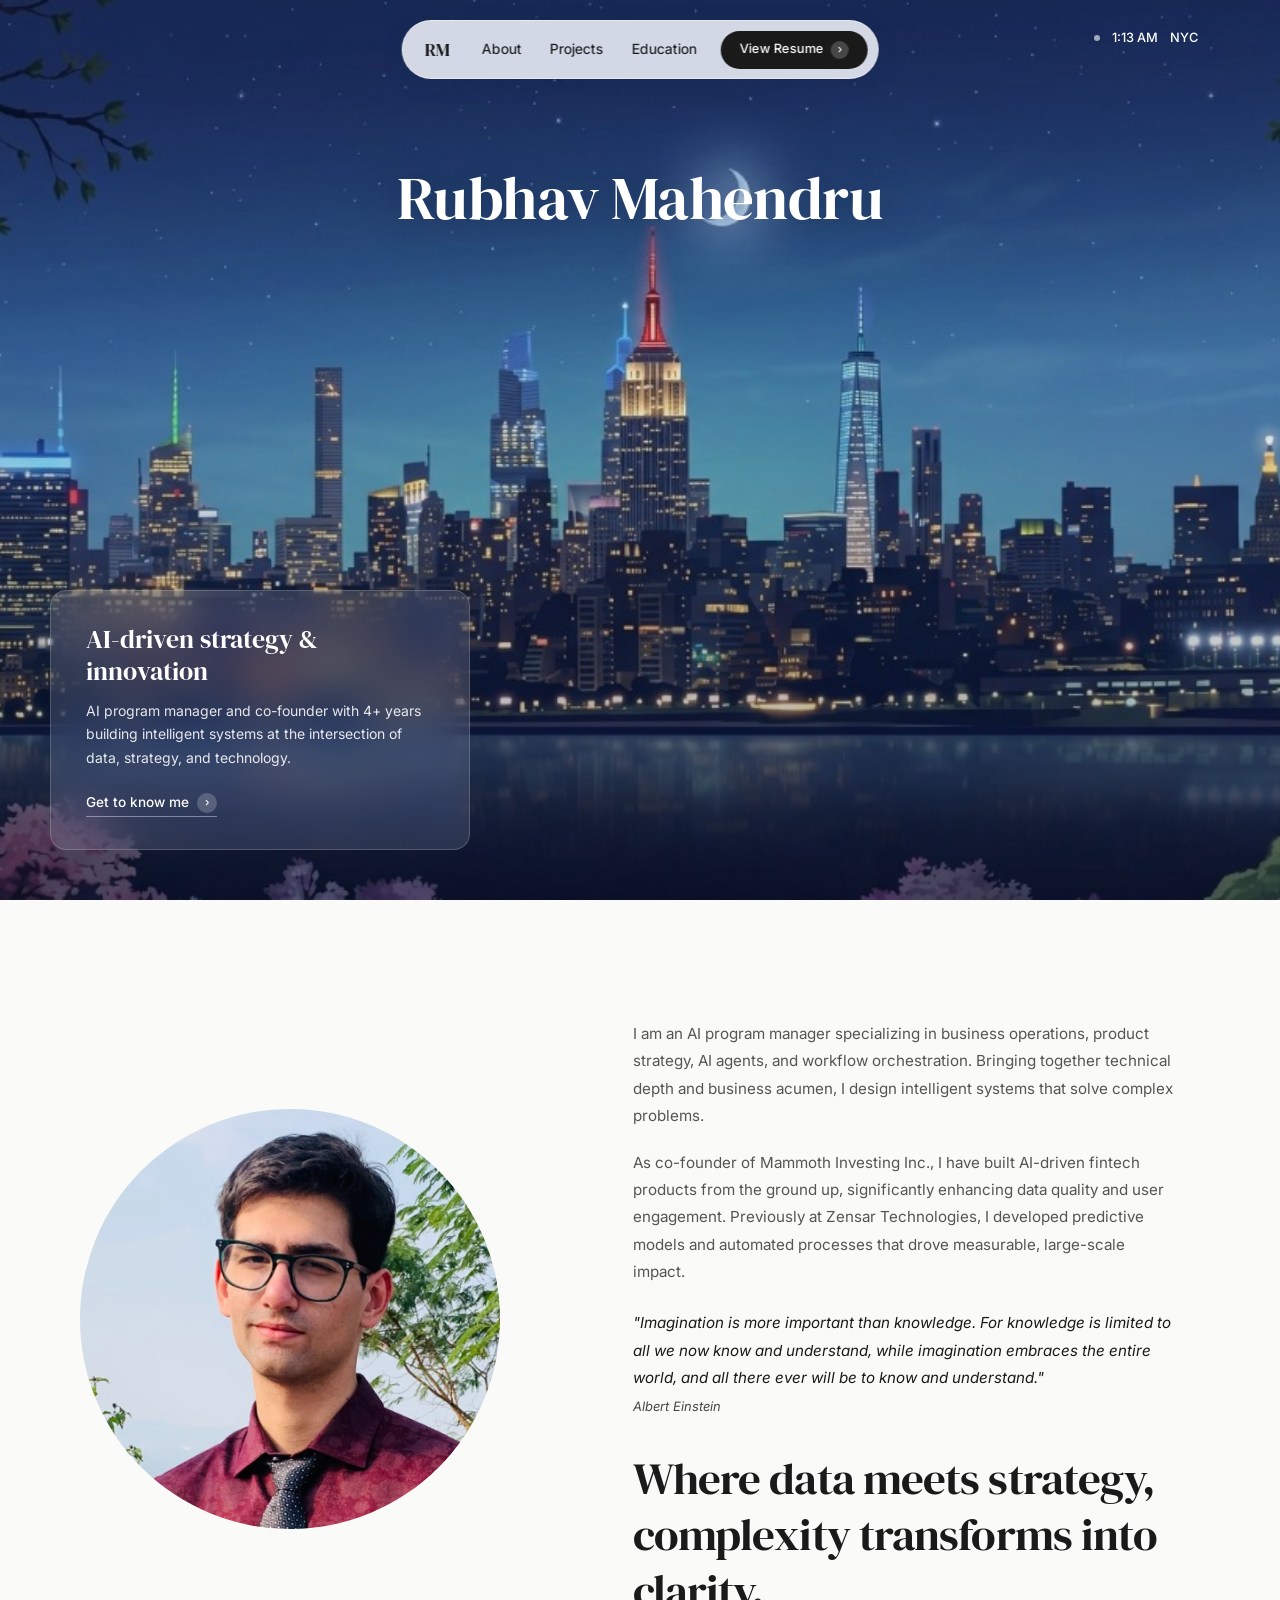
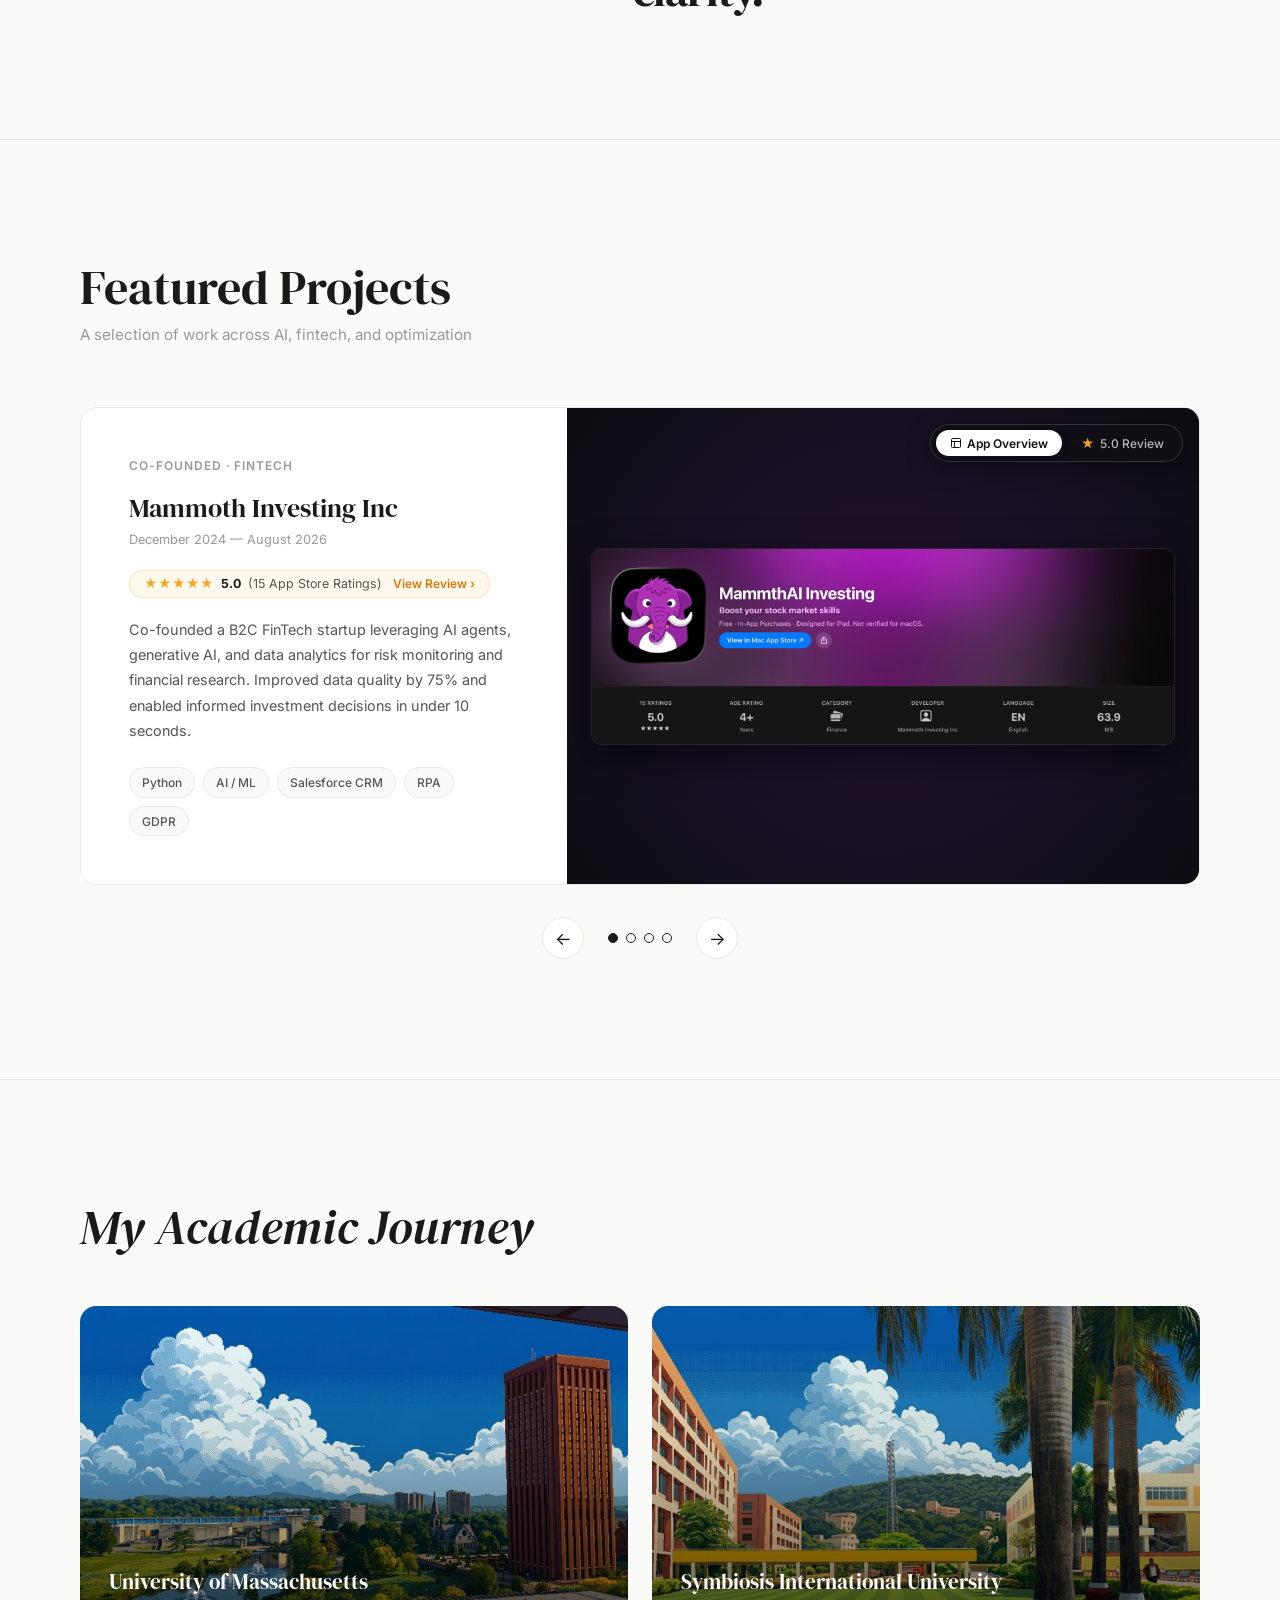
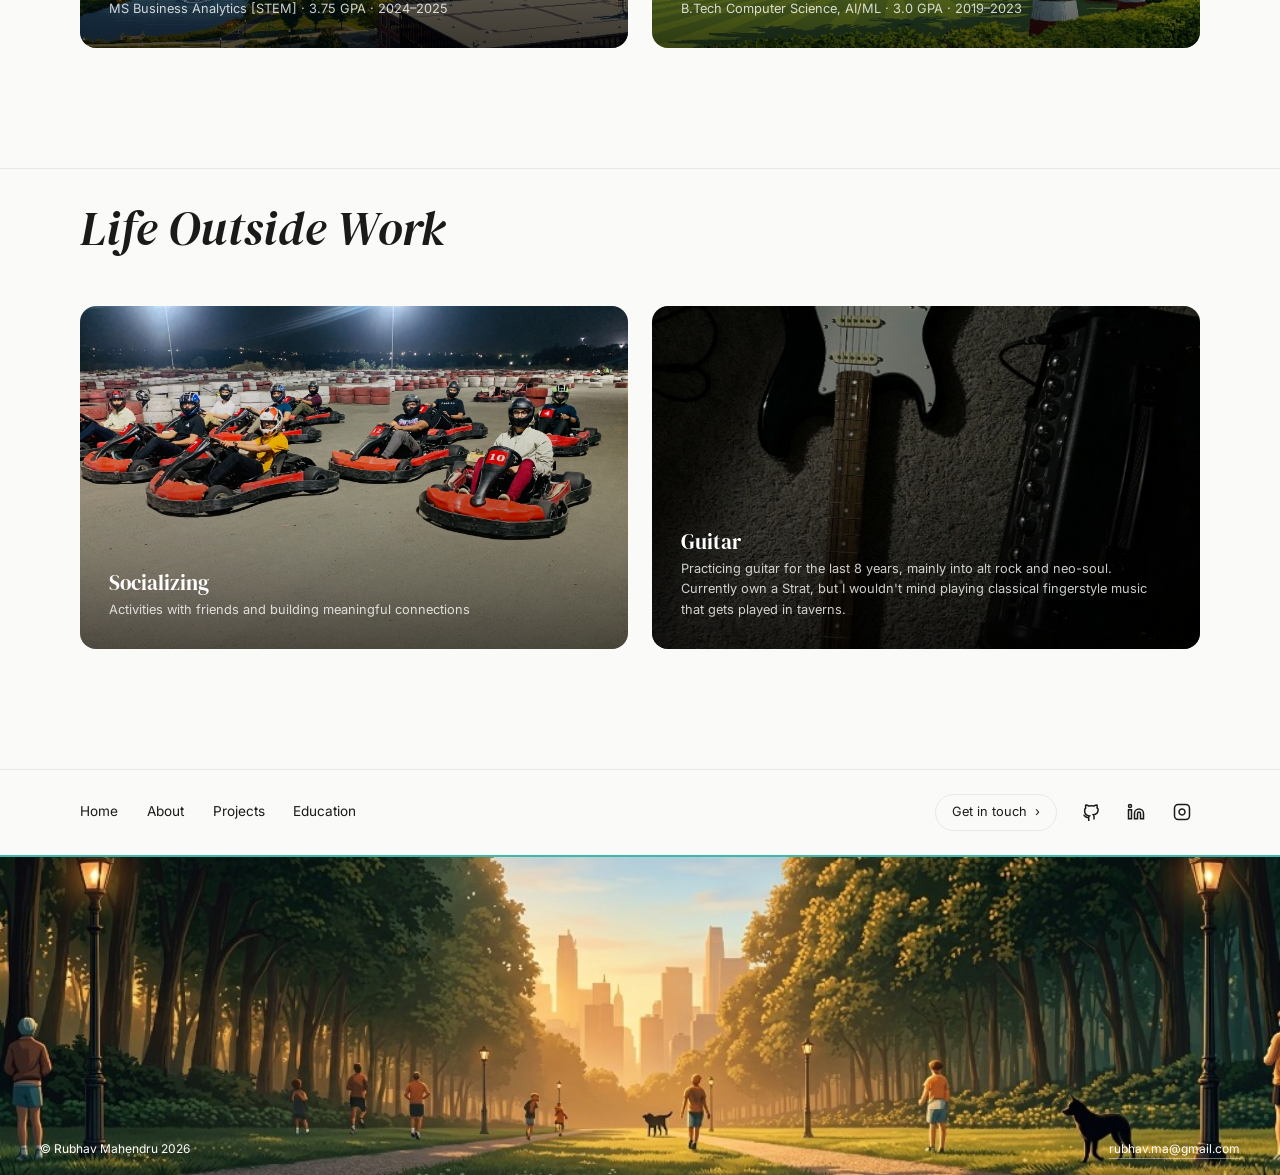
==== commit d8f65ee6: "Image change (personal) New image added lets see how this adds up for a while" ====
--- a/index.html
+++ b/index.html
@@ -58,7 +58,7 @@
       <div class="about-container">
         <div class="about-image reveal">
           <!-- Uses existing profile photo -->
-          <img src="IMG_1664.jpg" alt="Rubhav Mahendru">
+          <img src="profile-new.jpg" alt="Rubhav Mahendru">
         </div>
         <div class="about-text">
           <p class="reveal">I am an AI program manager specializing in business operations, product strategy, AI agents, and workflow orchestration. Bringing together technical depth and business acumen, I design intelligent systems that solve complex problems.</p>
--- a/style.css
+++ b/style.css
@@ -337,7 +337,8 @@
 .about-image img {
   width: 100%;
   max-width: 420px;
-  border-radius: var(--radius-sm);
+  border-radius: 50%;
+  aspect-ratio: 1 / 1;
   object-fit: cover;
 }
 
